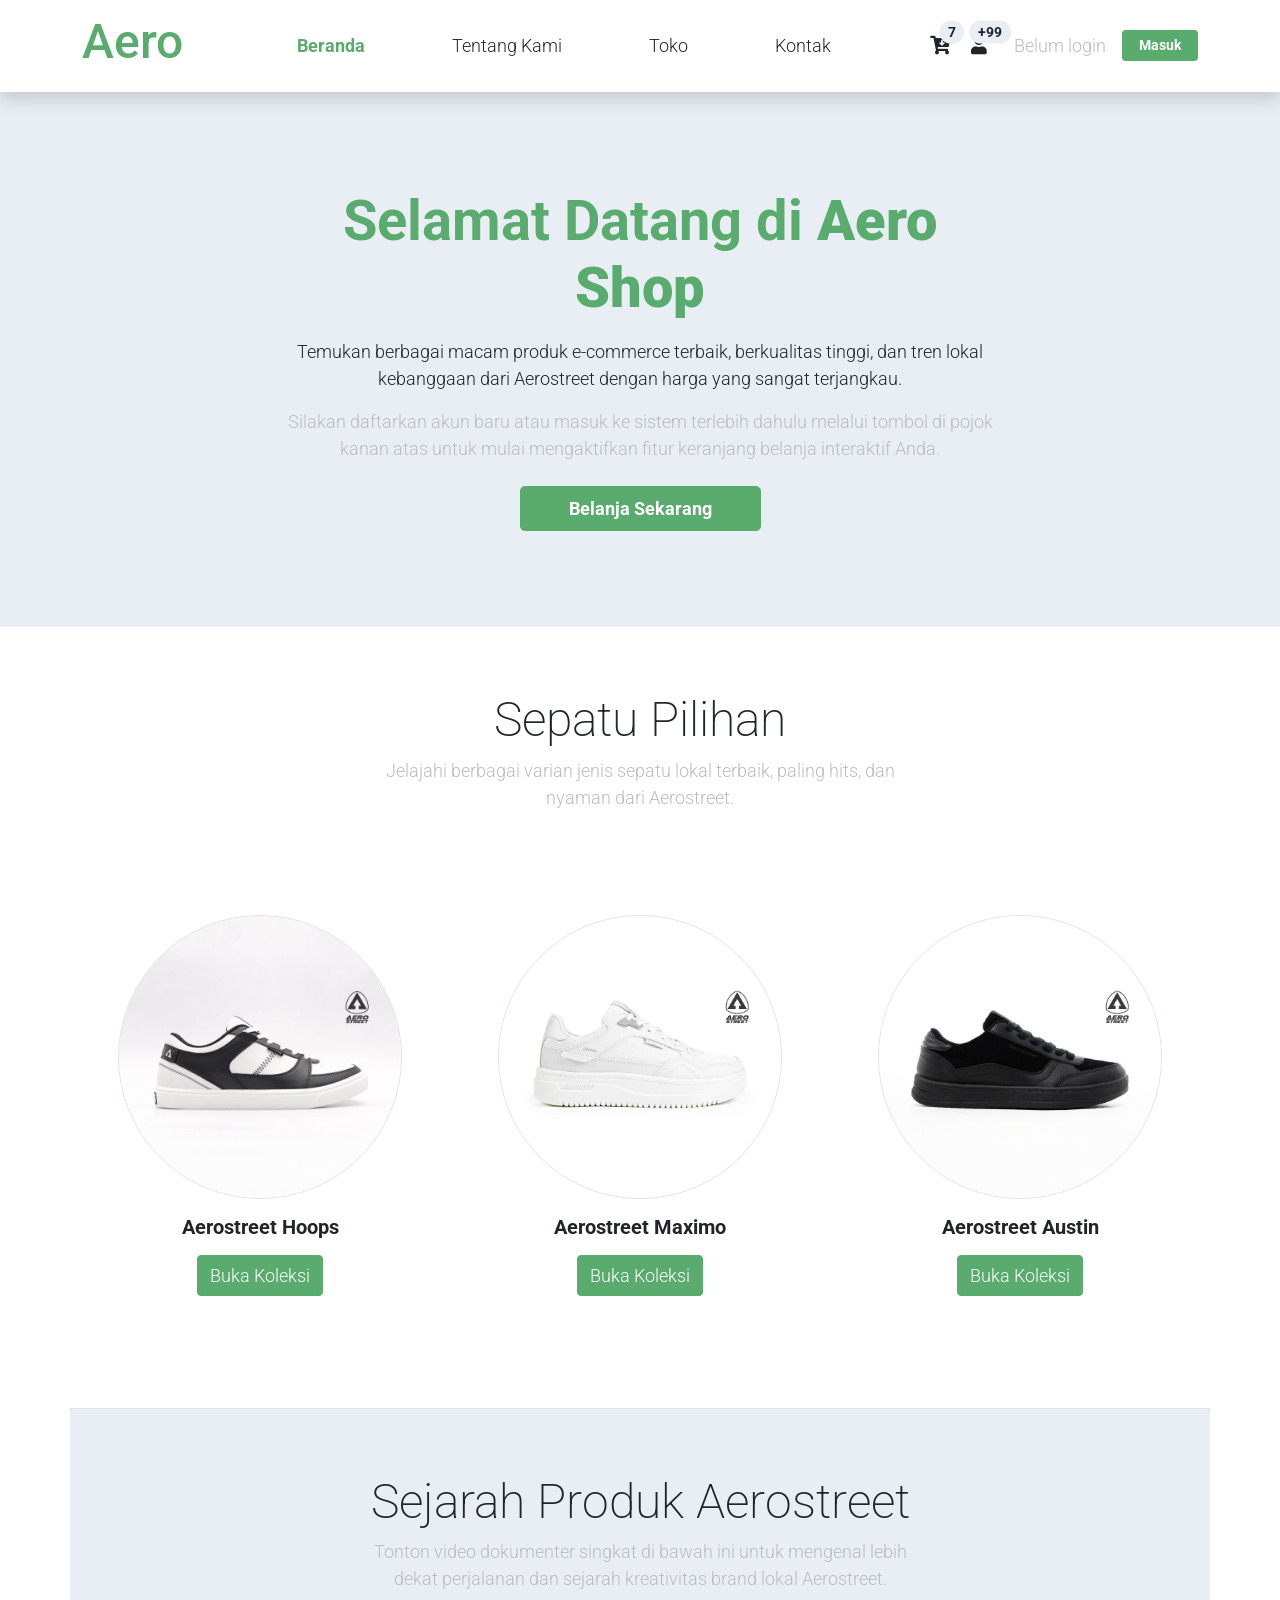
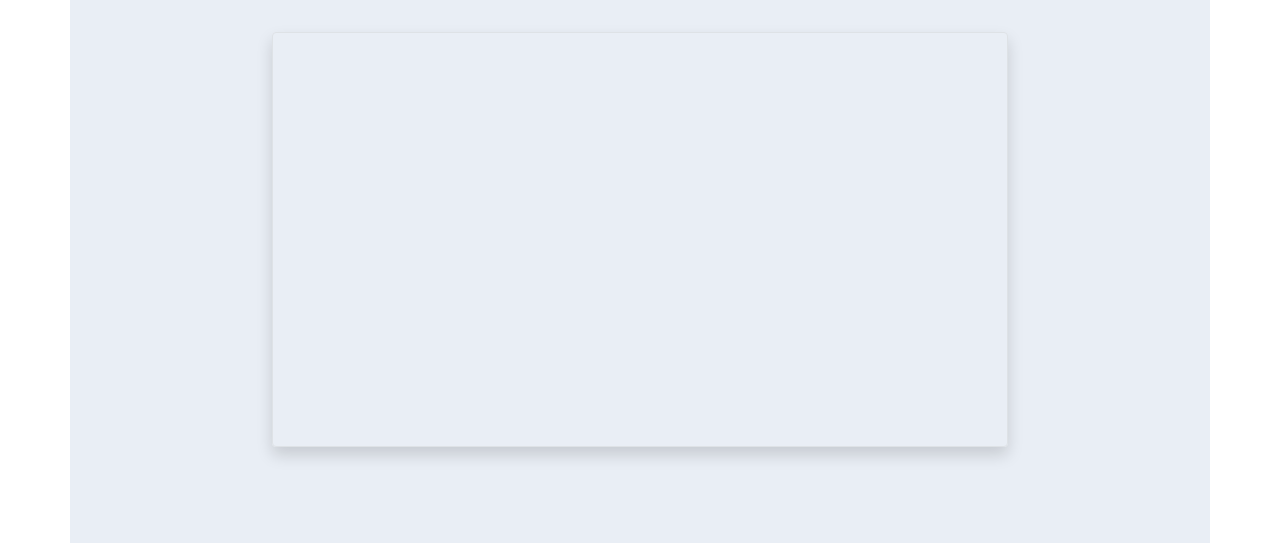
==== index.html @ 5dc666b5 "Update index.html" ====
<!DOCTYPE html>
<html lang="id">
<head>
    <meta charset="utf-8">
    <meta name="viewport" content="width=device-width, initial-scale=1">
    <title>Aero Shop | Produk Populer Aerostreet Terbaik</title>
    
    <!-- Menghubungkan ke Gaya CSS Bawaan Template -->
    <link rel="stylesheet" href="assets/css/bootstrap.min.css">
    <link rel="stylesheet" href="assets/css/templatemo.css">
    <link rel="stylesheet" href="assets/css/custom.css">
    
    <!-- Menghubungkan ke Font dan Ikon -->
    <link rel="stylesheet" href="https://fonts.googleapis.com/css2?family=Roboto:wght@100;200;300;400;500;700;900&display=swap">
    <link rel="stylesheet" href="assets/css/fontawesome.min.css">
</head>
<body>

    <!-- Bagian Menu Navigasi Atas (Navbar) -->
    <nav class="navbar navbar-expand-lg navbar-light shadow">
        <div class="container d-flex justify-content-between align-items-center">
            
            <!-- Nama Toko: Aero Shop -->
            <a class="navbar-brand text-success logo h1 align-self-center" href="index.html">
                Aero
            </a>

            <button class="navbar-toggler border-0" type="button" data-bs-toggle="collapse" data-bs-target="#templatemo_main_nav" aria-controls="navbarSupportedContent" aria-expanded="false" aria-label="Toggle navigation">
                <span class="navbar-toggler-icon"></span>
            </button>

            <!-- Menu Navigasi Bahasa Indonesia -->
            <div class="align-self-center collapse navbar-collapse flex-fill d-lg-flex justify-content-lg-between" id="templatemo_main_nav">
                <div class="flex-fill">
                    <ul class="nav navbar-nav d-flex justify-content-between mx-lg-auto">
                        <li class="nav-item">
                            <a class="nav-link active fw-bold text-success" href="index.html">Beranda</a>
                        </li>
                        <li class="nav-item">
                            <a class="nav-link" href="#sejarah-produk">Tentang Kami</a>
                        </li>
                        <li class="nav-item">
                            <a class="nav-link" href="#sepatu-pilihan">Toko</a>
                        </li>
                        <li class="nav-item">
                            <a class="nav-link" href="#sejarah-produk">Kontak</a>
                        </li>
                    </ul>
                </div>
                
                <!-- Bagian Fitur Keranjang, Profil, dan Autentikasi Masuk/Keluar LKPD -->
                <div class="navbar align-self-center d-flex align-items-center">
                    <a class="nav-icon position-relative text-decoration-none me-3" href="#">
                        <i class="fa fa-fw fa-cart-arrow-down text-dark mr-1"></i>
                        <span class="position-absolute top-0 left-100 translate-middle badge rounded-pill bg-light text-dark">7</span>
                    </a>
                    <a class="nav-icon position-relative text-decoration-none me-4" href="#">
                        <i class="fa fa-fw fa-user text-dark mr-1"></i>
                        <span class="position-absolute top-0 left-100 translate-middle badge rounded-pill bg-light text-dark">+99</span>
                    </a>
                    
                    <!-- AREA STATUS LOG IN -->
                    <span id="userInfo" class="me-3 text-muted">Belum login</span>
                    <div id="authArea" class="d-inline">
                        <button onclick="goLogin()" class="btn btn-sm btn-success text-white fw-bold px-3">Masuk</button>
                    </div>
                </div>
            </div>

        </div>
    </nav>
    <!-- Akhir Menu Navigasi -->

    <!-- Bagian Banner Selamat Datang Utama -->
    <div class="container-fluid bg-light py-5">
        <div class="container py-5 text-center">
            <div class="row">
                <div class="col-lg-8 mx-auto">
                    <h1 class="display-4 text-success fw-bold">Selamat Datang di <b>Aero Shop</b></h1>
                    <p class="lead text-dark mt-3">
                        Temukan berbagai macam produk e-commerce terbaik, berkualitas tinggi, dan tren lokal kebanggaan dari Aerostreet dengan harga yang sangat terjangkau.
                    </p>
                    <p class="text-muted small">
                        Silakan daftarkan akun baru atau masuk ke sistem terlebih dahulu melalui tombol di pojok kanan atas untuk mulai mengaktifkan fitur keranjang belanja interaktif Anda.
                    </p>
                    <div class="mt-4">
                        <!-- Tombol langsung lompat ke id="sepatu-pilihan" di bawah, tombol lama sudah dihapus -->
                        <a href="#sepatu-pilihan" class="btn btn-success btn-lg px-5 text-white fw-bold">Belanja Sekarang</a>
                    </div>
                </div>
            </div>
        </div>
    </div>
    <!-- Akhir Banner Selamat Datang -->


    <!-- Bagian Kategori "Sepatu Pilihan" Aerostreet -->
    <section id="sepatu-pilihan" class="container py-5">
        <div class="row text-center pt-3">
            <div class="col-lg-6 m-auto">
                <h2 class="h1 fw-bold">Sepatu Pilihan</h2>
                <p class="text-muted">Jelajahi berbagai varian jenis sepatu lokal terbaik, paling hits, dan nyaman dari Aerostreet.</p>
            </div>
        </div>
        <div class="row justify-content-center mt-4">
            <!-- Jenis 1: Aerostreet Hoops -->
            <div class="col-12 col-md-4 p-5 mt-3 text-center">
                <a href="#"><img src="assets/img/hoops.jfif" class="rounded-circle img-fluid border"></a>
                <h5 class="text-center mt-3 mb-3 fw-bold">Aerostreet Hoops</h5>
                <!-- Ganti LINK_SHOPEE_DI_SINI dengan link produk tokomu -->
                <p><a href="https://id.shp.ee/HwNWhZRr" target="_blank" class="btn btn-success text-white">Buka Koleksi</a></p>
            </div>
            <!-- Jenis 2: Aerostreet Maximo -->
            <div class="col-12 col-md-4 p-5 mt-3 text-center">
                <a href="#"><img src="assets/img/maximos.jfif" class="rounded-circle img-fluid border"></a>
                <h2 class="h5 text-center mt-3 mb-3 fw-bold">Aerostreet Maximo</h2>
                <!-- Ganti LINK_SHOPEE_DI_SINI dengan link produk tokomu -->
                <p><a href="https://id.shp.ee/4aFLpAqz" target="_blank" class="btn btn-success text-white">Buka Koleksi</a></p>
            </div>
            <!-- Jenis 3: Aerostreet Austin -->
            <div class="col-12 col-md-4 p-5 mt-3 text-center">
                <a href="#"><img src="assets/img/maximo.jfif" class="rounded-circle img-fluid border"></a>
                <h2 class="h5 text-center mt-3 mb-3 fw-bold">Aerostreet Austin</h2>
                <!-- Ganti LINK_SHOPEE_DI_SINI dengan link produk tokomu -->
                <p><a href="https://id.shp.ee/EeGRcyRu" target="_blank" class="btn btn-success text-white">Buka Koleksi</a></p>
            </div>
        </div>
    </section>


    <!-- ==========================================================================
       LKPD POIN NOMOR 12 - VIDEO YOUTUBE DENGAN LINK REKOMENDASI KAMU
       ========================================================================== -->
    <section id="sejarah-produk" class="container py-5 text-center bg-light border-top">
        <div class="row pt-3">
            <div class="col-lg-6 m-auto">
                <h2 class="h1 fw-bold text-dark">Sejarah Produk Aerostreet</h2>
                <p class="text-muted">Tonton video dokumenter singkat di bawah ini untuk mengenal lebih dekat perjalanan dan sejarah kreativitas brand lokal Aerostreet.</p>
            </div>
        </div>
        <div class="row justify-content-center mt-4 mb-5">
            <div class="col-lg-8">
                <div class="ratio ratio-16x9 shadow border rounded">
                    <!-- Embed Video YouTube UebLWJS6nHA -->
                    <iframe src="https://www.youtube.com/embed/UebLWJS6nHA" title="YouTube video player" frameborder="0" allow="accelerometer; autoplay; clipboard-write; encrypted-media; gyroscope; picture-in-picture" allowfullscreen></iframe>
                </div>
            </div>
        </div>
    </section>
    <!-- Akhir Bagian Video YouTube LKPD -->


    <!-- Menghubungkan ke file JavaScript welcome.js -->
    <script src="login/js/welcome.js"></script>
    
    <!-- Script Bawaan Bootstrap Template -->
    <script src="assets/js/jquery-1.11.0.min.js"></script>
    <script src="assets/js/jquery-migrate-1.2.1.min.js"></script>
    <script src="assets/js/bootstrap.bundle.min.js"></script>
    <script src="assets/js/templatemo.js"></script>
    <script src="assets/js/custom.js"></script>
</body>
</html>
---- assets/css/templatemo.css ----
/*

TemplateMo 559 Zay Shop

https://templatemo.com/tm-559-zay-shop

---------------------------------------------
Table of contents
------------------------------------------------
1. Typography
2. General
3. Nav
4. Hero Carousel
5. Accordion
6. Shop
7. Product
8. Carousel Hero
9. Carousel Brand
10. Services
11. Contact map
12. Footer
13. Small devices (landscape phones, 576px and up)
14. Medium devices (tablets, 768px and up)
15. Large devices (desktops, 992px and up)
16. Extra large devices (large desktops, 1200px and up)
--------------------------------------------- */




/* Typography */
body, ul, li, p, a, label, input, div {
  font-family: 'Roboto', sans-serif;
  font-size: 18px !important;
  font-weight: 300 !important;
}
.h1 {
  font-family: 'Roboto', sans-serif;
  font-size: 48px !important;
  font-weight: 200 !important;
}
.h2 {
  font-family: 'Roboto', sans-serif;
  font-size: 30px !important;
  font-weight: 300;
}
.h3 {
  font-family: 'Roboto', sans-serif;
  font-size: 22px !important;
}
/* General */
.logo { font-weight: 500 !important;}
.text-warning {  color: #ede861 !important;}
.text-muted { color: #bcbcbc !important;}
.text-success { color: #59ab6e !important;}
.text-light { color: #cfd6e1 !important;}
.bg-dark { background-color: #212934 !important;}
.bg-light { background-color: #e9eef5 !important;}
.bg-black { background-color: #1d242d !important;}
.bg-success { background-color: #59ab6e !important;}
.btn-success {
  background-color: #59ab6e !important;
  border-color: #56ae6c !important;
}
.pagination .page-link:hover {color: #000;}
.pagination .page-link:hover, .pagination .page-link.active {
  background-color: #69bb7e;
  color: #fff;
}
/* Nav */
#templatemo_nav_top { min-height: 40px;}
#templatemo_nav_top * { font-size: .9em !important;}
#templatemo_main_nav a { color: #212934;}
#templatemo_main_nav a:hover { color: #69bb7e;}
#templatemo_main_nav .navbar .nav-icon { margin-right: 20px;}

/* Hero Carousel */
#template-mo-zay-hero-carousel { background: #efefef !important;}
/* Accordion */
.templatemo-accordion a { color: #000;}
.templatemo-accordion a:hover { color: #333d4a;}
/* Shop */
.shop-top-menu a:hover { color: #69bb7e !important;}
/* Product */
.product-wap { box-shadow: 0px 5px 10px 0px rgba(0, 0, 0, 0.10);}
.product-wap .product-color-dot.color-dot-red { background:#f71515;}
.product-wap .product-color-dot.color-dot-blue { background:#6db4fe;}
.product-wap .product-color-dot.color-dot-black { background:#000000;}
.product-wap .product-color-dot.color-dot-light { background:#e0e0e0;}
.product-wap .product-color-dot.color-dot-green { background:#0bff7e;}
.card.product-wap .card .product-overlay {
  background: rgba(0,0,0,.2);
  visibility: hidden;
  opacity: 0;
  transition: .3s;
}
.card.product-wap:hover .card .product-overlay {
  visibility: visible;
  opacity: 1;
}
.card.product-wap a { color: #000;}
#carousel-related-product .slick-slide:focus { outline: none !important;}
#carousel-related-product .slick-dots li button:before {
  font-size: 15px;
  margin-top: 20px;
}
/* Brand */
.brand-img {
  filter: grayscale(100%);
  opacity: 0.5;
  transition: .5s;
}
.brand-img:hover {
  filter: grayscale(0%);
  opacity: 1;
}
/* Carousel Hero */
#template-mo-zay-hero-carousel .carousel-indicators li {
  margin-top: -50px;
  background-color: #59ab6e;
}
#template-mo-zay-hero-carousel .carousel-control-next i,
#template-mo-zay-hero-carousel .carousel-control-prev i {
  color: #59ab6e !important;
  font-size: 2.8em !important;
}
/* Carousel Brand */
.tempaltemo-carousel .h1 {
  font-size: .5em !important;
  color: #000 !important;
}
/* Services */
.services-icon-wap {transition: .3s;}
.services-icon-wap:hover, .services-icon-wap:hover i {color: #fff;}
.services-icon-wap:hover {background: #69bb7e;}
/* Contact map */
.leaflet-control a, .leaflet-control { font-size: 10px !important;}
.form-control { border: 1px solid #e8e8e8;}
/* Footer */
#tempaltemo_footer a { color: #dcdde1;}
#tempaltemo_footer a:hover { color: #68bb7d;}
#tempaltemo_footer ul.footer-link-list li { padding-top: 10px;}
#tempaltemo_footer ul.footer-icons li {
  width: 2.6em;
  height: 2.6em;
  line-height: 2.6em;
}
#tempaltemo_footer ul.footer-icons li:hover {
  background-color: #cfd6e1;
  transition: .5s;
}
#tempaltemo_footer ul.footer-icons li:hover i {
  color: #212934;
  transition: .5s;
}
#tempaltemo_footer .border-light { border-color: #2d343f !important;}
/*
// Extra small devices (portrait phones, less than 576px)
// No media query since this is the default in Bootstrap
*/
/* Small devices (landscape phones, 576px and up)*/
.product-wap .h3, .product-wap li, .product-wap i, .product-wap p {
  font-size: 12px !important;
}
.product-wap .product-color-dot {
  width: 6px;
  height: 6px;
}

@media (min-width: 576px) {
  .tempaltemo-carousel .h1 { font-size: 1em !important;}
}

/*// Medium devices (tablets, 768px and up)*/
@media (min-width: 768px) {
  #templatemo_main_nav .navbar-nav {max-width: 450px;}
 }

/* Large devices (desktops, 992px and up)*/
@media (min-width: 992px) {
  #templatemo_main_nav .navbar-nav {max-width: 550px;}
  #template-mo-zay-hero-carousel .carousel-item {min-height: 30rem !important;}
  .product-wap .h3, .product-wap li, .product-wap i, .product-wap p {font-size: 18px !important;}
  .product-wap .product-color-dot {
    width: 12px;
    height: 12px;
  }
}

/* Extra large devices (large desktops, 1200px and up)*/
@media (min-width: 1200px) {}
---- assets/css/custom.css ----
/*
Custom Css
*/
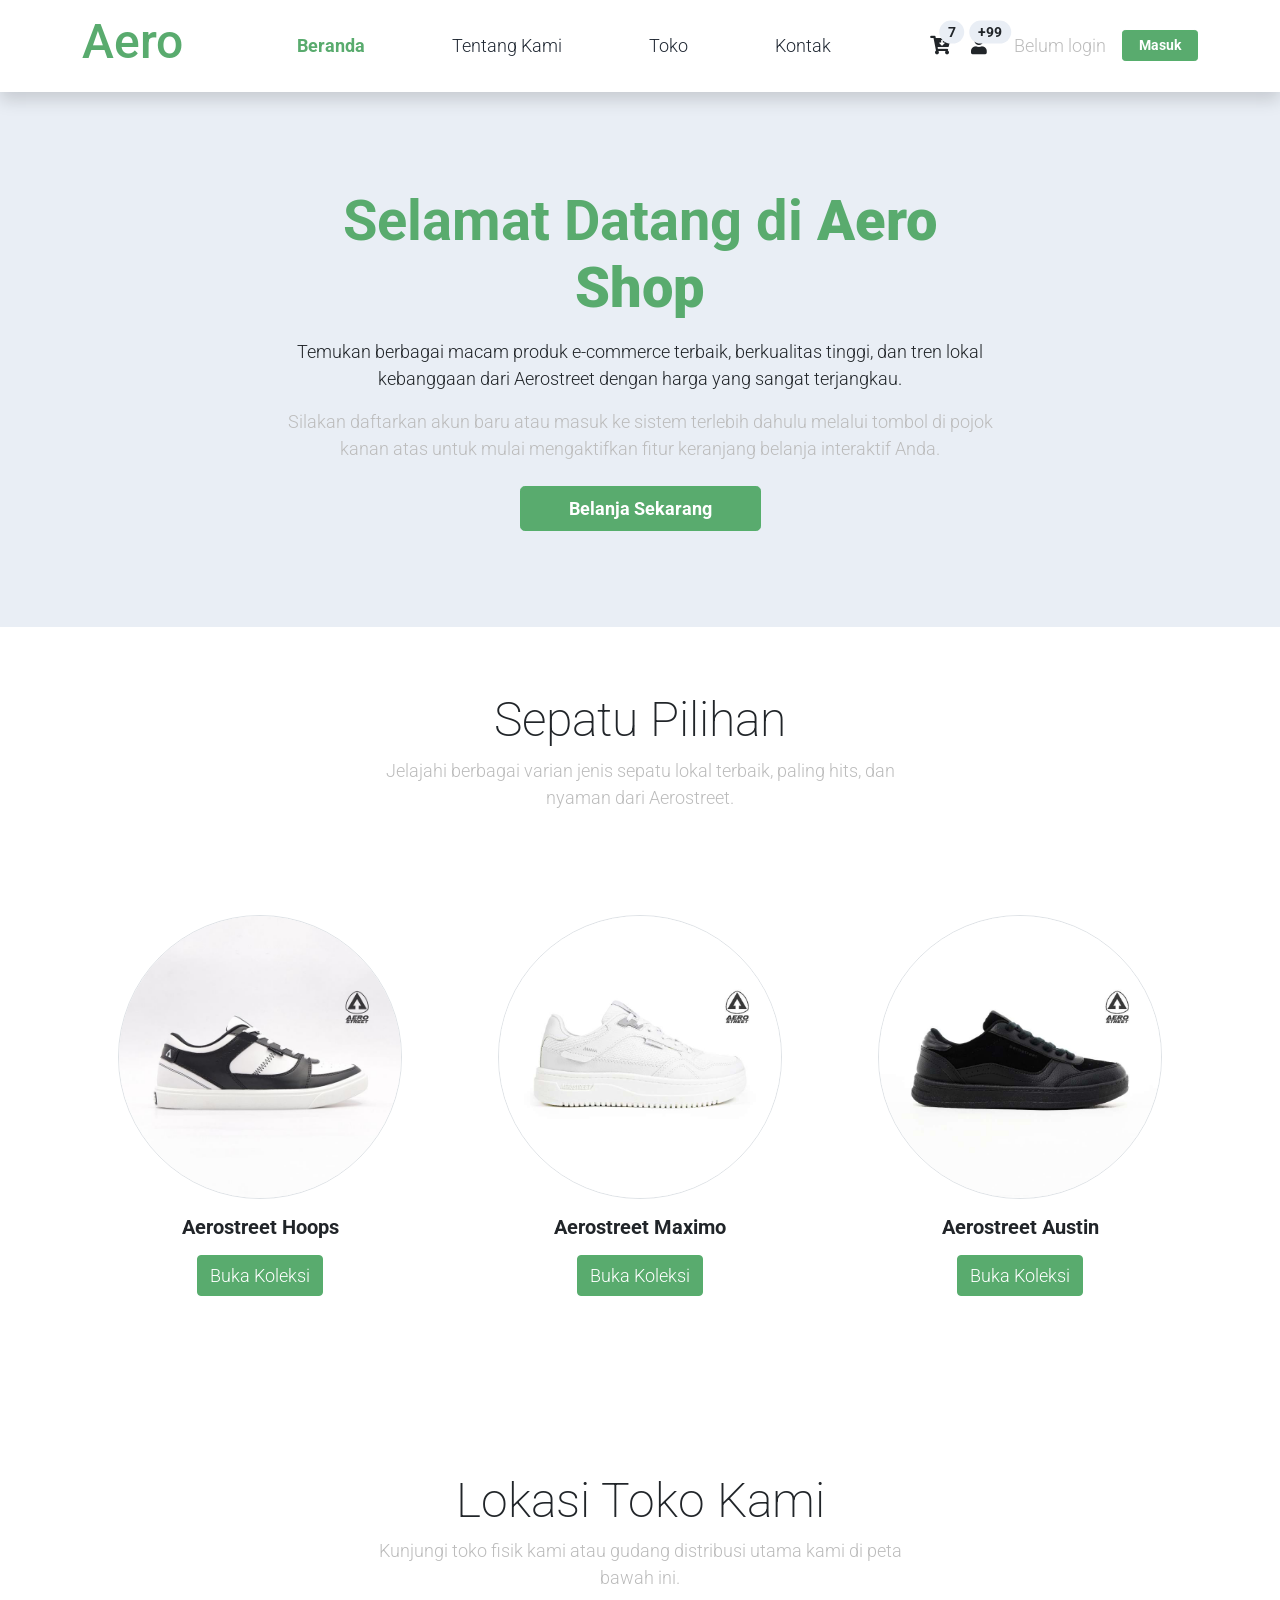
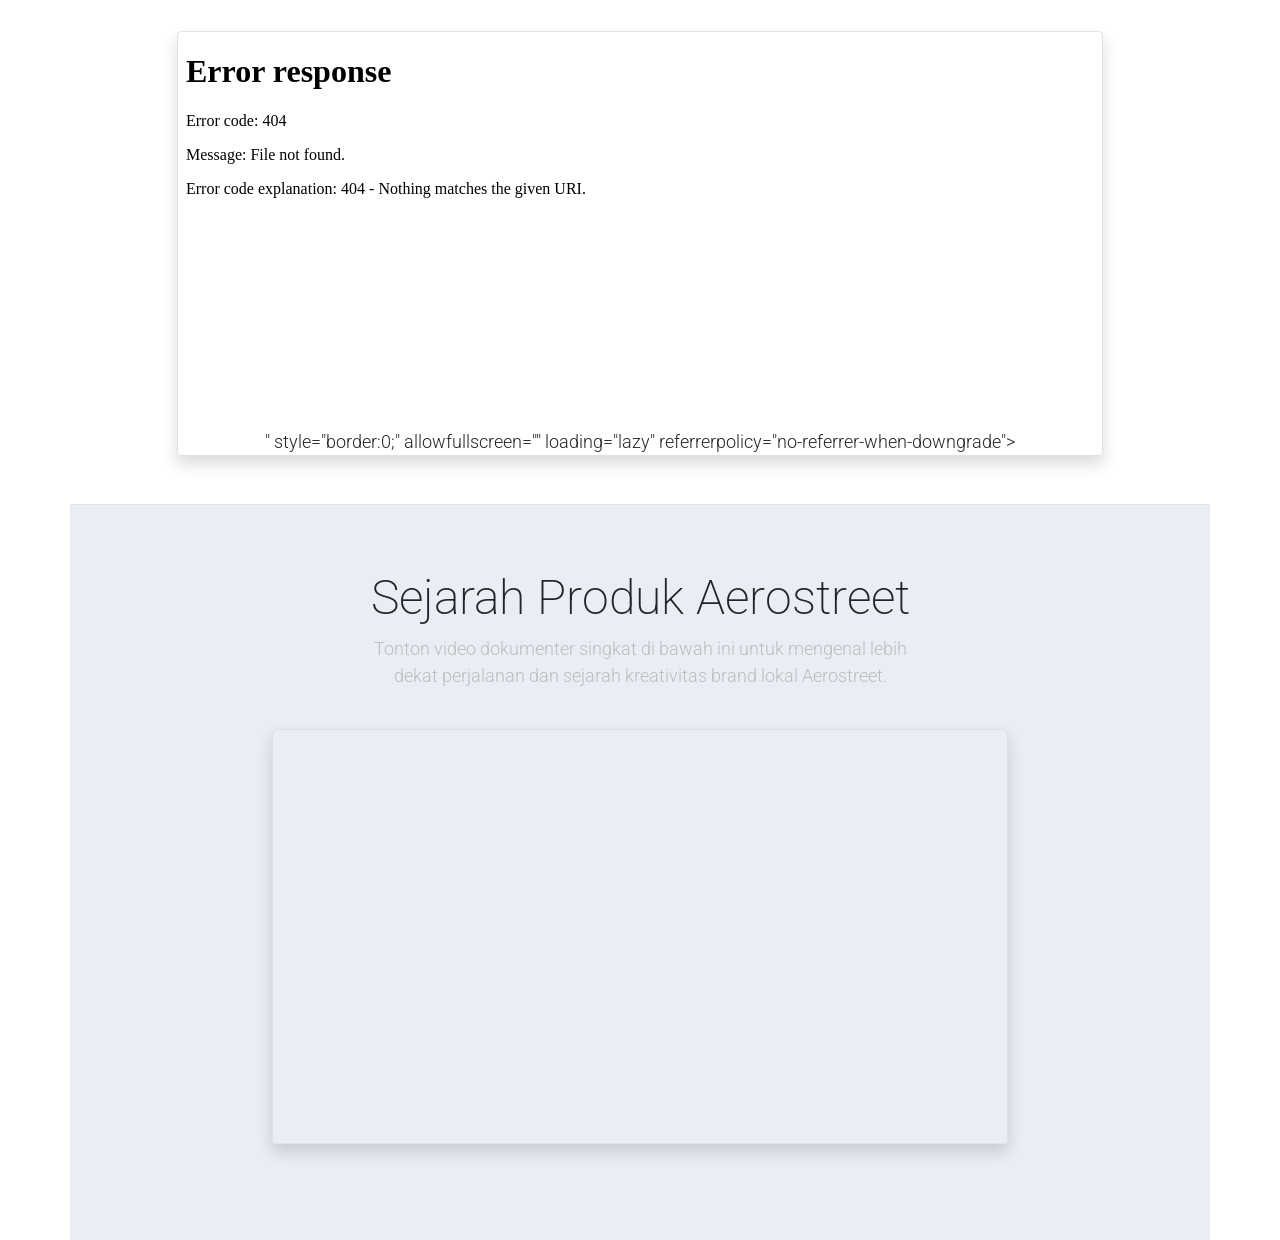
==== commit c8959896: "peta" ====
--- a/index.html
+++ b/index.html
@@ -127,6 +127,24 @@
         </div>
     </section>
 
+    <!-- Bagian Lokasi Toko / Google Maps -->
+    <section id="lokasi-toko" class="container py-5 text-center">
+        <div class="row pt-3">
+            <div class="col-lg-6 m-auto">
+                <h2 class="h1 fw-bold text-dark">Lokasi Toko Kami</h2>
+                <p class="text-muted">Kunjungi toko fisik kami atau gudang distribusi utama kami di peta bawah ini.</p>
+            </div>
+        </div>
+        <div class="row justify-content-center mt-4">
+            <div class="col-lg-10">
+                <!-- Wadah responsive agar maps pas di layar HP maupun laptop -->
+                <div class="ratio ratio-21x9 shadow border rounded">
+                    <!-- Paste atau ganti kode <iframe> Google Maps kamu di bawah ini -->
+                    <iframe src="<iframe src="https://www.google.com/maps/embed?pb=!1m18!1m12!1m3!1d3954.630557222622!2d110.7326133740467!3d-7.615117375282087!2m3!1f0!2f0!3f0!3m2!1i1024!2i768!4f13.1!3m3!1m2!1s0x2e7a3f001050ba35%3A0xe16b58fb05037986!2sAerostreet%20Factory%20Outlet!5e0!3m2!1sid!2sid!4v1781440355956!5m2!1sid!2sid" width="600" height="450" style="border:0;" allowfullscreen="" loading="lazy" referrerpolicy="no-referrer-when-downgrade"></iframe>" style="border:0;" allowfullscreen="" loading="lazy" referrerpolicy="no-referrer-when-downgrade"></iframe>
+                </div>
+            </div>
+        </div>
+    </section>
 
     <!-- ==========================================================================
        LKPD POIN NOMOR 12 - VIDEO YOUTUBE DENGAN LINK REKOMENDASI KAMU
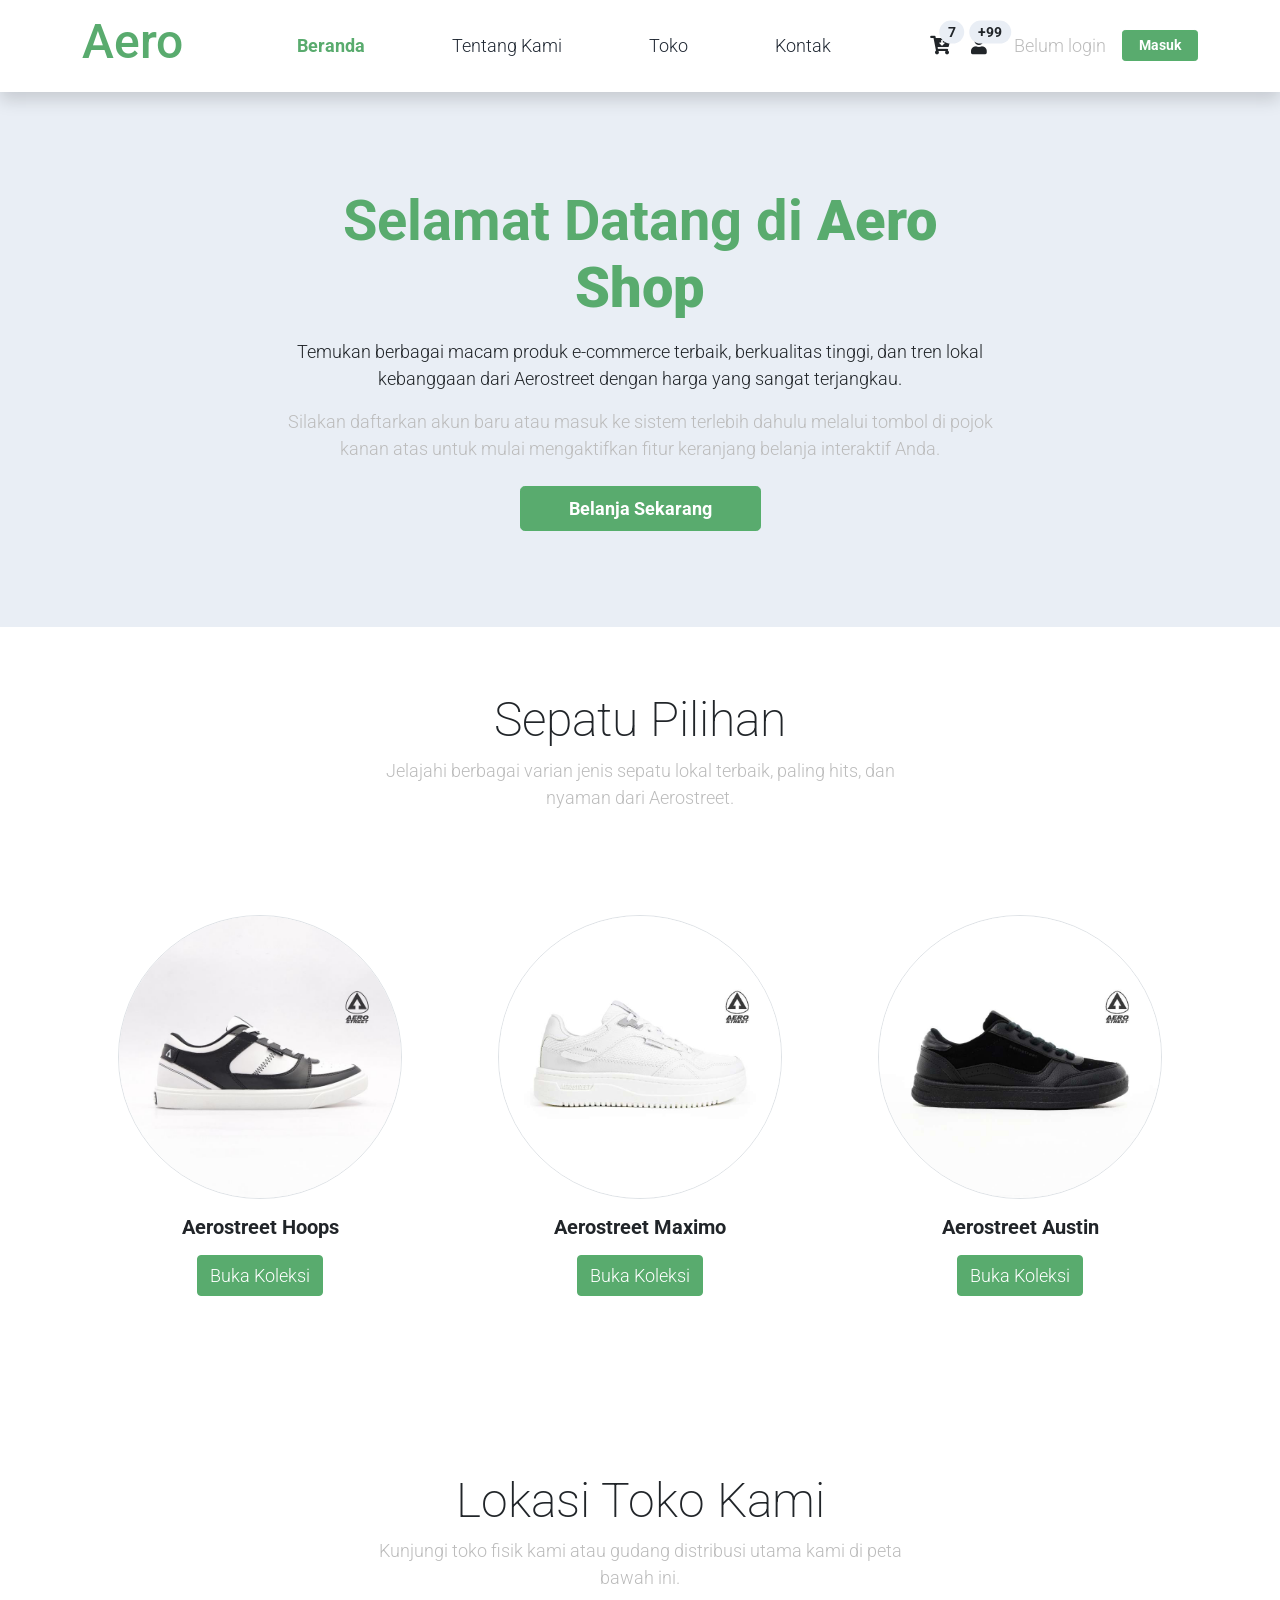
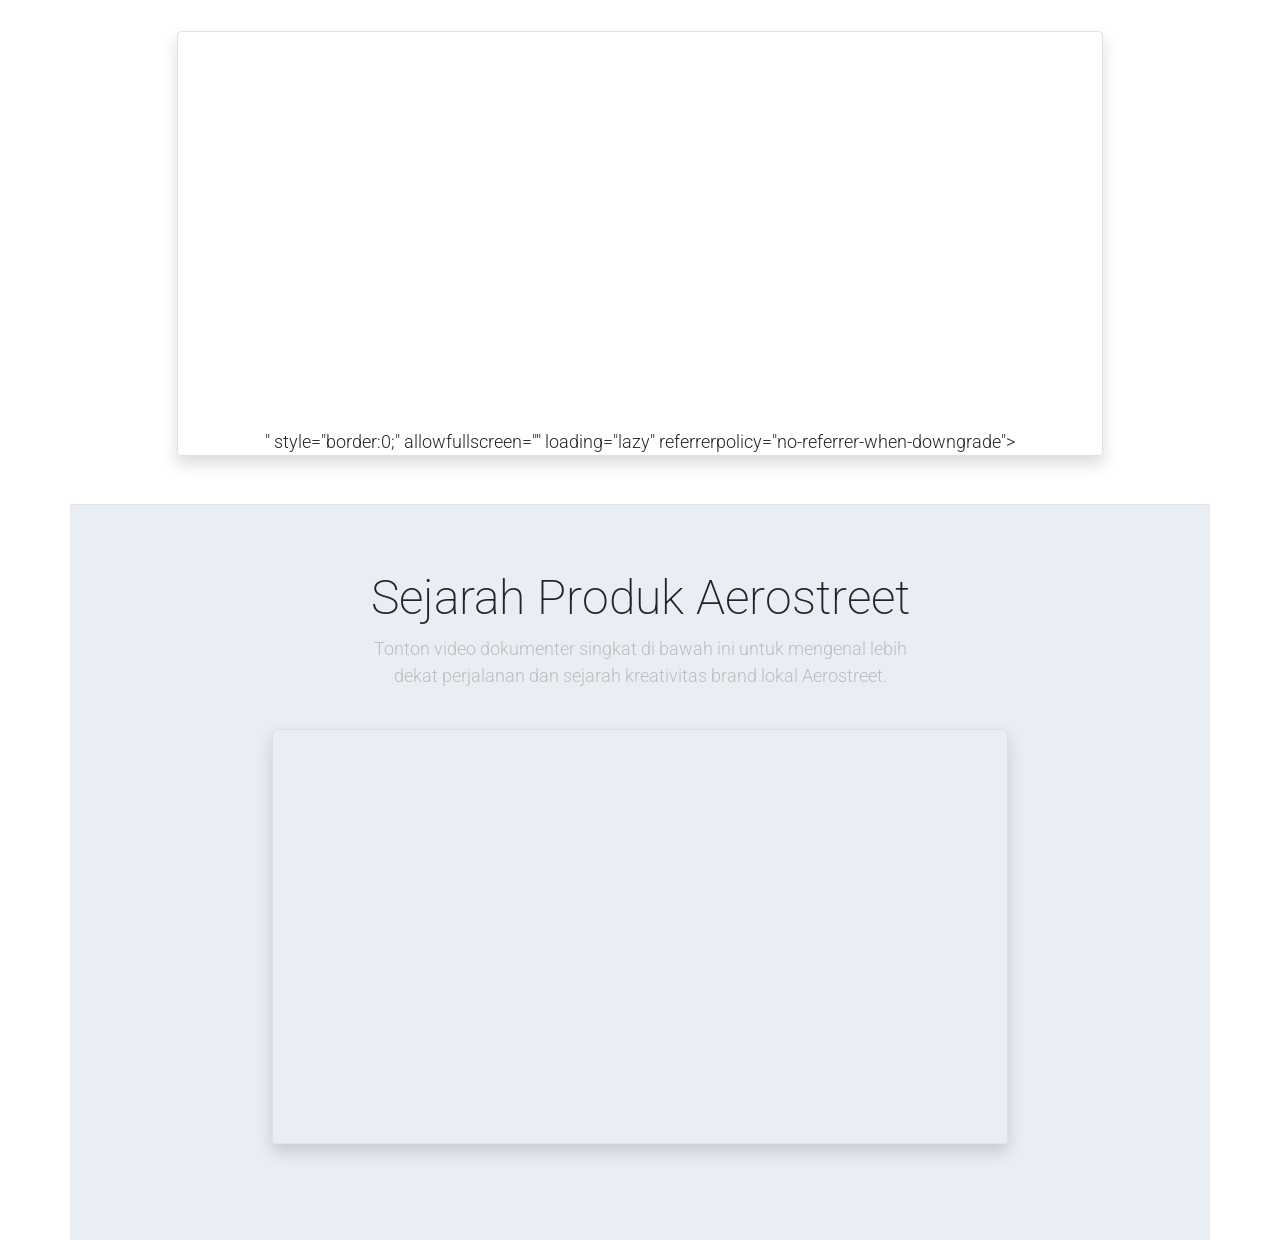
==== commit 9a3fb3b9: "Update index.html" ====
--- a/index.html
+++ b/index.html
@@ -140,7 +140,7 @@
                 <!-- Wadah responsive agar maps pas di layar HP maupun laptop -->
                 <div class="ratio ratio-21x9 shadow border rounded">
                     <!-- Paste atau ganti kode <iframe> Google Maps kamu di bawah ini -->
-                    <iframe src="<iframe src="https://www.google.com/maps/embed?pb=!1m18!1m12!1m3!1d3954.630557222622!2d110.7326133740467!3d-7.615117375282087!2m3!1f0!2f0!3f0!3m2!1i1024!2i768!4f13.1!3m3!1m2!1s0x2e7a3f001050ba35%3A0xe16b58fb05037986!2sAerostreet%20Factory%20Outlet!5e0!3m2!1sid!2sid!4v1781440355956!5m2!1sid!2sid" width="600" height="450" style="border:0;" allowfullscreen="" loading="lazy" referrerpolicy="no-referrer-when-downgrade"></iframe>" style="border:0;" allowfullscreen="" loading="lazy" referrerpolicy="no-referrer-when-downgrade"></iframe>
+                    <iframe src="https://www.google.com/maps/embed?pb=!1m18!1m12!1m3!1d3954.630557222622!2d110.7326133740467!3d-7.615117375282087!2m3!1f0!2f0!3f0!3m2!1i1024!2i768!4f13.1!3m3!1m2!1s0x2e7a3f001050ba35%3A0xe16b58fb05037986!2sAerostreet%20Factory%20Outlet!5e0!3m2!1sid!2sid!4v1781440355956!5m2!1sid!2sid" width="600" height="450" style="border:0;" allowfullscreen="" loading="lazy" referrerpolicy="no-referrer-when-downgrade"></iframe>" style="border:0;" allowfullscreen="" loading="lazy" referrerpolicy="no-referrer-when-downgrade"></iframe>
                 </div>
             </div>
         </div>
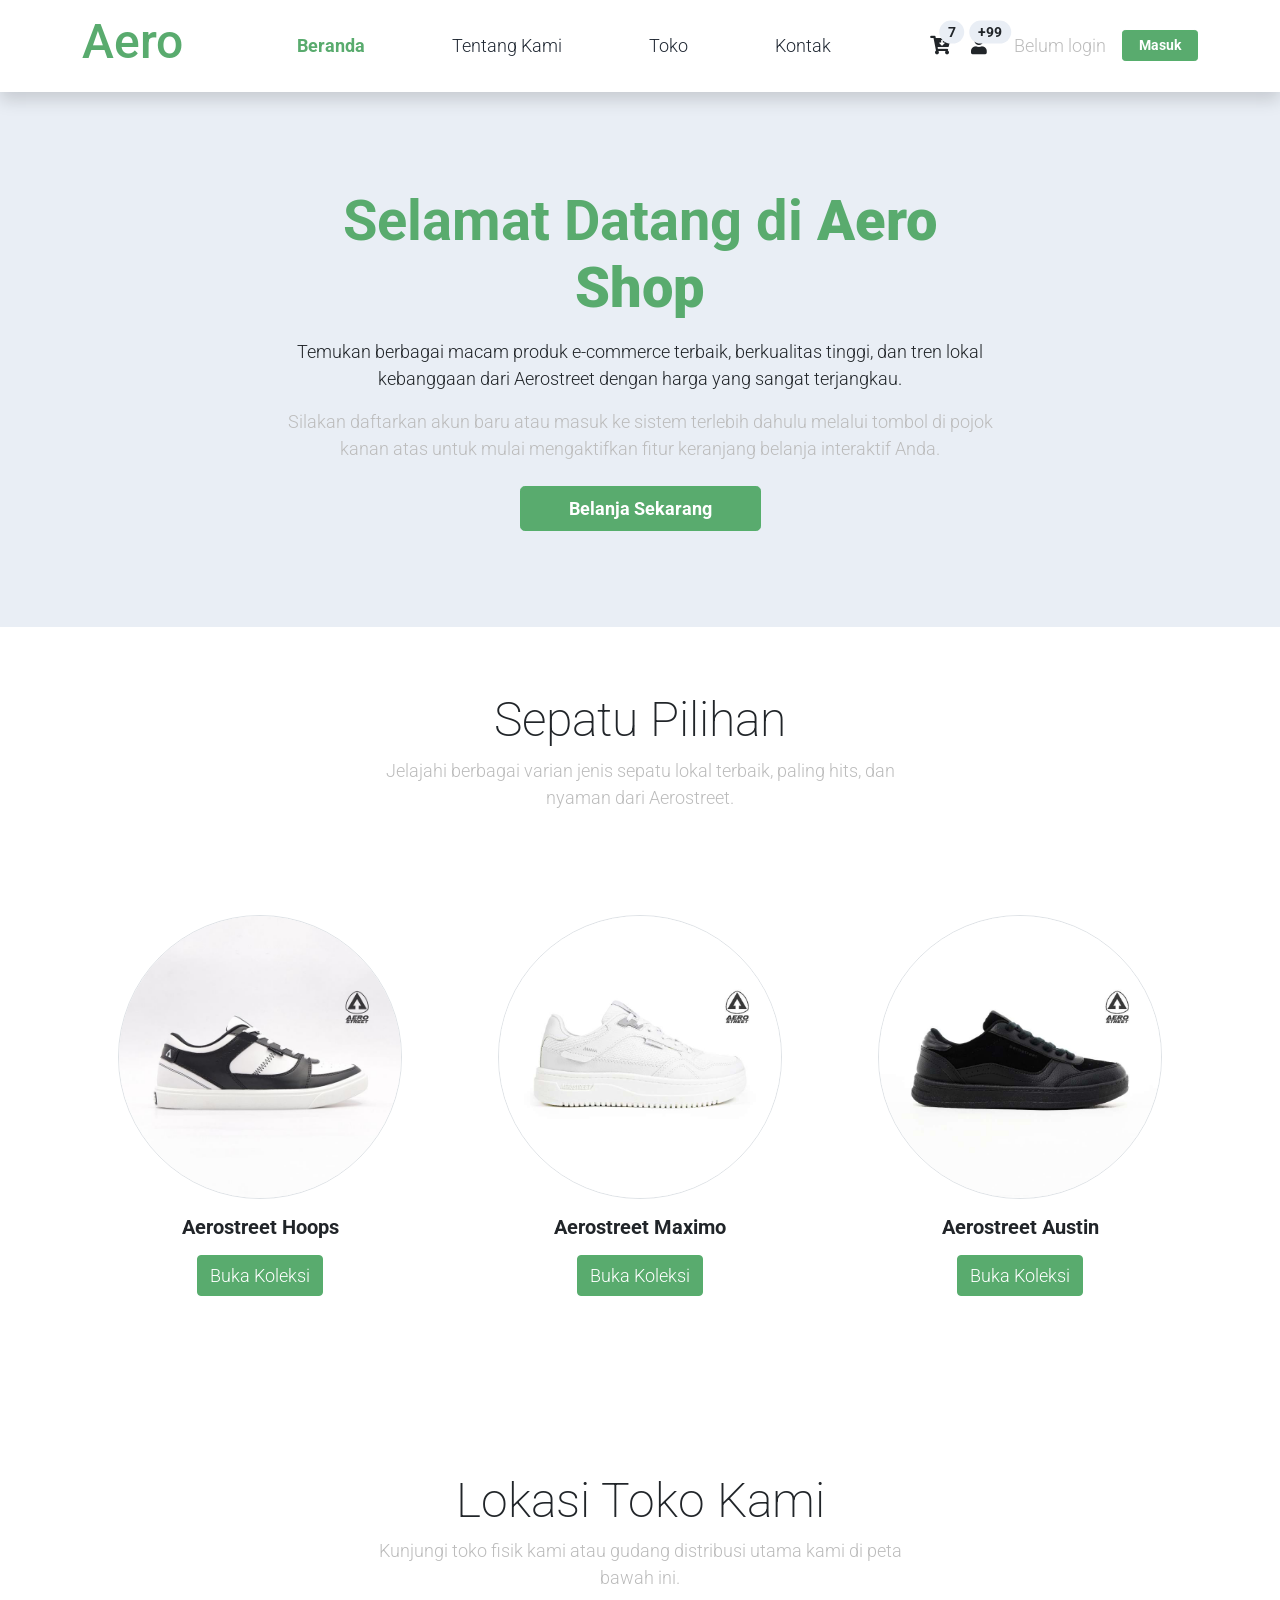
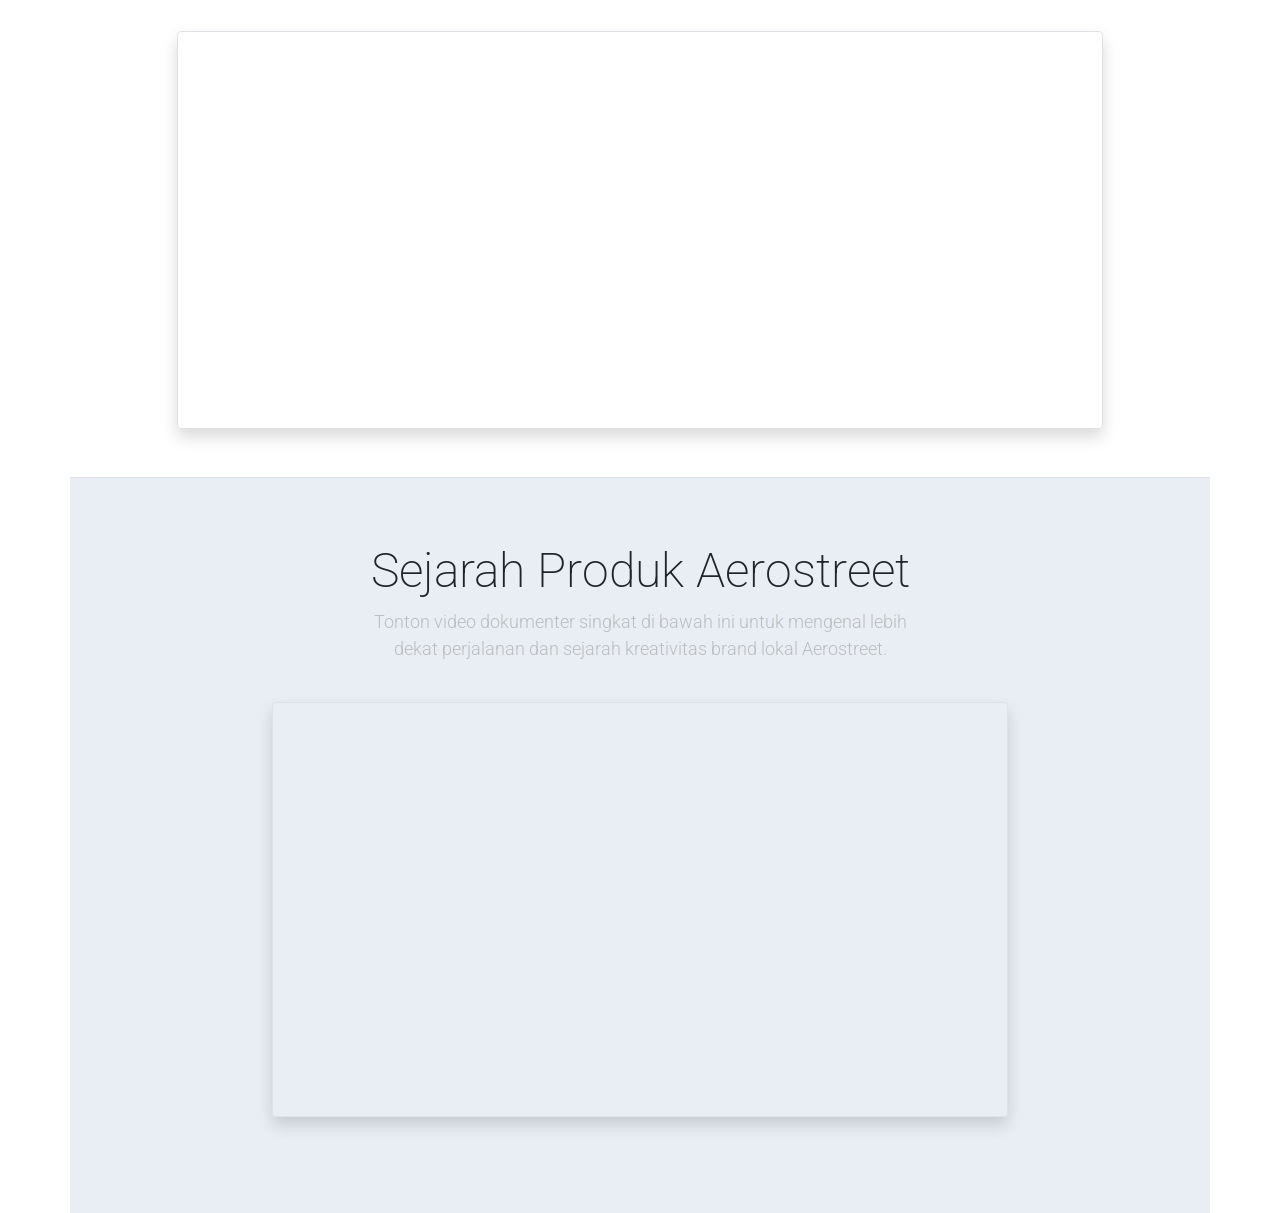
==== commit f198ac33: "Update index.html" ====
--- a/index.html
+++ b/index.html
@@ -5,22 +5,18 @@
     <meta name="viewport" content="width=device-width, initial-scale=1">
     <title>Aero Shop | Produk Populer Aerostreet Terbaik</title>
     
-    <!-- Menghubungkan ke Gaya CSS Bawaan Template -->
     <link rel="stylesheet" href="assets/css/bootstrap.min.css">
     <link rel="stylesheet" href="assets/css/templatemo.css">
     <link rel="stylesheet" href="assets/css/custom.css">
     
-    <!-- Menghubungkan ke Font dan Ikon -->
     <link rel="stylesheet" href="https://fonts.googleapis.com/css2?family=Roboto:wght@100;200;300;400;500;700;900&display=swap">
     <link rel="stylesheet" href="assets/css/fontawesome.min.css">
 </head>
 <body>
 
-    <!-- Bagian Menu Navigasi Atas (Navbar) -->
     <nav class="navbar navbar-expand-lg navbar-light shadow">
         <div class="container d-flex justify-content-between align-items-center">
             
-            <!-- Nama Toko: Aero Shop -->
             <a class="navbar-brand text-success logo h1 align-self-center" href="index.html">
                 Aero
             </a>
@@ -29,7 +25,6 @@
                 <span class="navbar-toggler-icon"></span>
             </button>
 
-            <!-- Menu Navigasi Bahasa Indonesia -->
             <div class="align-self-center collapse navbar-collapse flex-fill d-lg-flex justify-content-lg-between" id="templatemo_main_nav">
                 <div class="flex-fill">
                     <ul class="nav navbar-nav d-flex justify-content-between mx-lg-auto">
@@ -48,7 +43,6 @@
                     </ul>
                 </div>
                 
-                <!-- Bagian Fitur Keranjang, Profil, dan Autentikasi Masuk/Keluar LKPD -->
                 <div class="navbar align-self-center d-flex align-items-center">
                     <a class="nav-icon position-relative text-decoration-none me-3" href="#">
                         <i class="fa fa-fw fa-cart-arrow-down text-dark mr-1"></i>
@@ -59,7 +53,6 @@
                         <span class="position-absolute top-0 left-100 translate-middle badge rounded-pill bg-light text-dark">+99</span>
                     </a>
                     
-                    <!-- AREA STATUS LOG IN -->
                     <span id="userInfo" class="me-3 text-muted">Belum login</span>
                     <div id="authArea" class="d-inline">
                         <button onclick="goLogin()" class="btn btn-sm btn-success text-white fw-bold px-3">Masuk</button>
@@ -69,9 +62,6 @@
 
         </div>
     </nav>
-    <!-- Akhir Menu Navigasi -->
-
-    <!-- Bagian Banner Selamat Datang Utama -->
     <div class="container-fluid bg-light py-5">
         <div class="container py-5 text-center">
             <div class="row">
@@ -84,17 +74,12 @@
                         Silakan daftarkan akun baru atau masuk ke sistem terlebih dahulu melalui tombol di pojok kanan atas untuk mulai mengaktifkan fitur keranjang belanja interaktif Anda.
                     </p>
                     <div class="mt-4">
-                        <!-- Tombol langsung lompat ke id="sepatu-pilihan" di bawah, tombol lama sudah dihapus -->
                         <a href="#sepatu-pilihan" class="btn btn-success btn-lg px-5 text-white fw-bold">Belanja Sekarang</a>
                     </div>
                 </div>
             </div>
         </div>
     </div>
-    <!-- Akhir Banner Selamat Datang -->
-
-
-    <!-- Bagian Kategori "Sepatu Pilihan" Aerostreet -->
     <section id="sepatu-pilihan" class="container py-5">
         <div class="row text-center pt-3">
             <div class="col-lg-6 m-auto">
@@ -103,31 +88,24 @@
             </div>
         </div>
         <div class="row justify-content-center mt-4">
-            <!-- Jenis 1: Aerostreet Hoops -->
             <div class="col-12 col-md-4 p-5 mt-3 text-center">
                 <a href="#"><img src="assets/img/hoops.jfif" class="rounded-circle img-fluid border"></a>
                 <h5 class="text-center mt-3 mb-3 fw-bold">Aerostreet Hoops</h5>
-                <!-- Ganti LINK_SHOPEE_DI_SINI dengan link produk tokomu -->
                 <p><a href="https://id.shp.ee/HwNWhZRr" target="_blank" class="btn btn-success text-white">Buka Koleksi</a></p>
             </div>
-            <!-- Jenis 2: Aerostreet Maximo -->
             <div class="col-12 col-md-4 p-5 mt-3 text-center">
                 <a href="#"><img src="assets/img/maximos.jfif" class="rounded-circle img-fluid border"></a>
                 <h2 class="h5 text-center mt-3 mb-3 fw-bold">Aerostreet Maximo</h2>
-                <!-- Ganti LINK_SHOPEE_DI_SINI dengan link produk tokomu -->
                 <p><a href="https://id.shp.ee/4aFLpAqz" target="_blank" class="btn btn-success text-white">Buka Koleksi</a></p>
             </div>
-            <!-- Jenis 3: Aerostreet Austin -->
             <div class="col-12 col-md-4 p-5 mt-3 text-center">
                 <a href="#"><img src="assets/img/maximo.jfif" class="rounded-circle img-fluid border"></a>
                 <h2 class="h5 text-center mt-3 mb-3 fw-bold">Aerostreet Austin</h2>
-                <!-- Ganti LINK_SHOPEE_DI_SINI dengan link produk tokomu -->
                 <p><a href="https://id.shp.ee/EeGRcyRu" target="_blank" class="btn btn-success text-white">Buka Koleksi</a></p>
             </div>
         </div>
     </section>
 
-    <!-- Bagian Lokasi Toko / Google Maps -->
     <section id="lokasi-toko" class="container py-5 text-center">
         <div class="row pt-3">
             <div class="col-lg-6 m-auto">
@@ -137,18 +115,13 @@
         </div>
         <div class="row justify-content-center mt-4">
             <div class="col-lg-10">
-                <!-- Wadah responsive agar maps pas di layar HP maupun laptop -->
                 <div class="ratio ratio-21x9 shadow border rounded">
-                    <!-- Paste atau ganti kode <iframe> Google Maps kamu di bawah ini -->
-                    <iframe src="https://www.google.com/maps/embed?pb=!1m18!1m12!1m3!1d3954.630557222622!2d110.7326133740467!3d-7.615117375282087!2m3!1f0!2f0!3f0!3m2!1i1024!2i768!4f13.1!3m3!1m2!1s0x2e7a3f001050ba35%3A0xe16b58fb05037986!2sAerostreet%20Factory%20Outlet!5e0!3m2!1sid!2sid!4v1781440355956!5m2!1sid!2sid" width="600" height="450" style="border:0;" allowfullscreen="" loading="lazy" referrerpolicy="no-referrer-when-downgrade"></iframe>" style="border:0;" allowfullscreen="" loading="lazy" referrerpolicy="no-referrer-when-downgrade"></iframe>
+                    <iframe src="https://maps.google.com/maps?q=Aerostreet%20Indonesia&t=&z=13&ie=UTF-8&iwloc=&output=embed" style="border:0;" allowfullscreen="" loading="lazy" referrerpolicy="no-referrer-when-downgrade"></iframe>
                 </div>
             </div>
         </div>
     </section>
 
-    <!-- ==========================================================================
-       LKPD POIN NOMOR 12 - VIDEO YOUTUBE DENGAN LINK REKOMENDASI KAMU
-       ========================================================================== -->
     <section id="sejarah-produk" class="container py-5 text-center bg-light border-top">
         <div class="row pt-3">
             <div class="col-lg-6 m-auto">
@@ -159,19 +132,14 @@
         <div class="row justify-content-center mt-4 mb-5">
             <div class="col-lg-8">
                 <div class="ratio ratio-16x9 shadow border rounded">
-                    <!-- Embed Video YouTube UebLWJS6nHA -->
                     <iframe src="https://www.youtube.com/embed/UebLWJS6nHA" title="YouTube video player" frameborder="0" allow="accelerometer; autoplay; clipboard-write; encrypted-media; gyroscope; picture-in-picture" allowfullscreen></iframe>
                 </div>
             </div>
         </div>
     </section>
-    <!-- Akhir Bagian Video YouTube LKPD -->
 
-
-    <!-- Menghubungkan ke file JavaScript welcome.js -->
     <script src="login/js/welcome.js"></script>
     
-    <!-- Script Bawaan Bootstrap Template -->
     <script src="assets/js/jquery-1.11.0.min.js"></script>
     <script src="assets/js/jquery-migrate-1.2.1.min.js"></script>
     <script src="assets/js/bootstrap.bundle.min.js"></script>
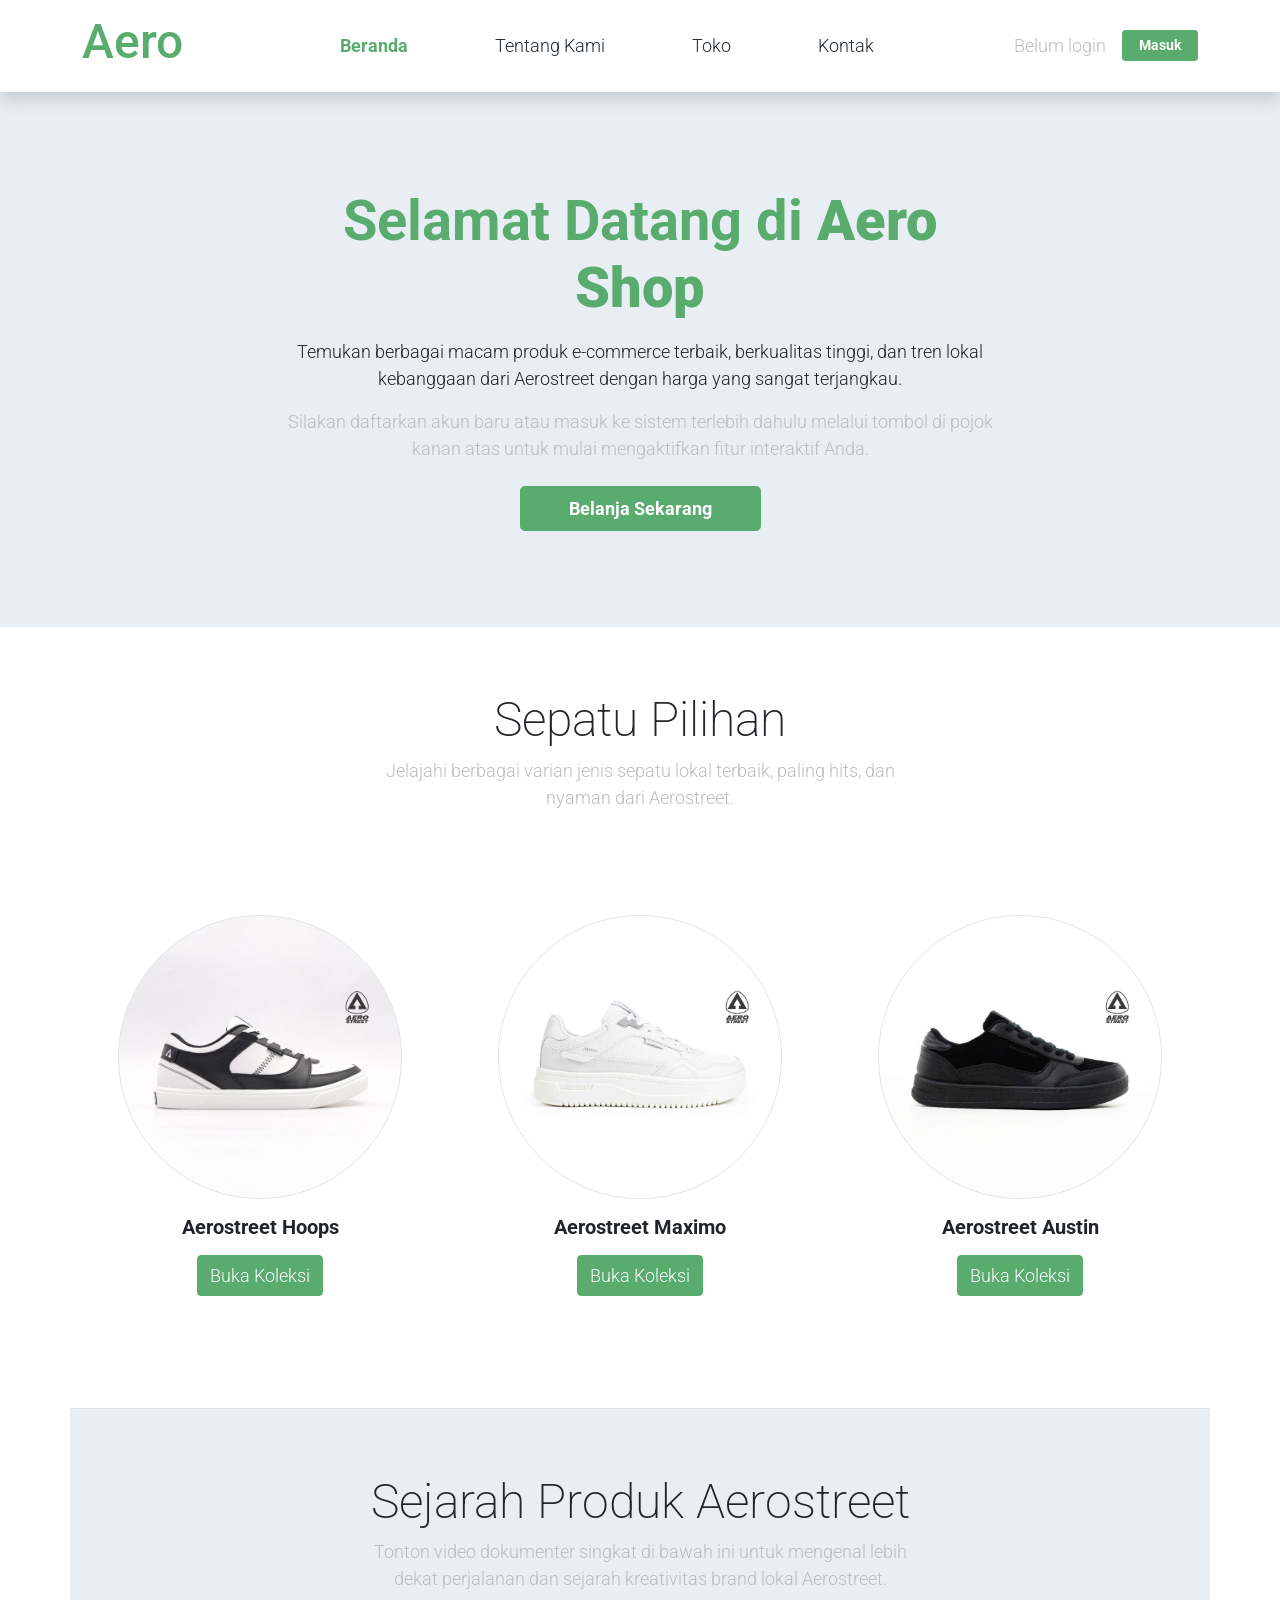
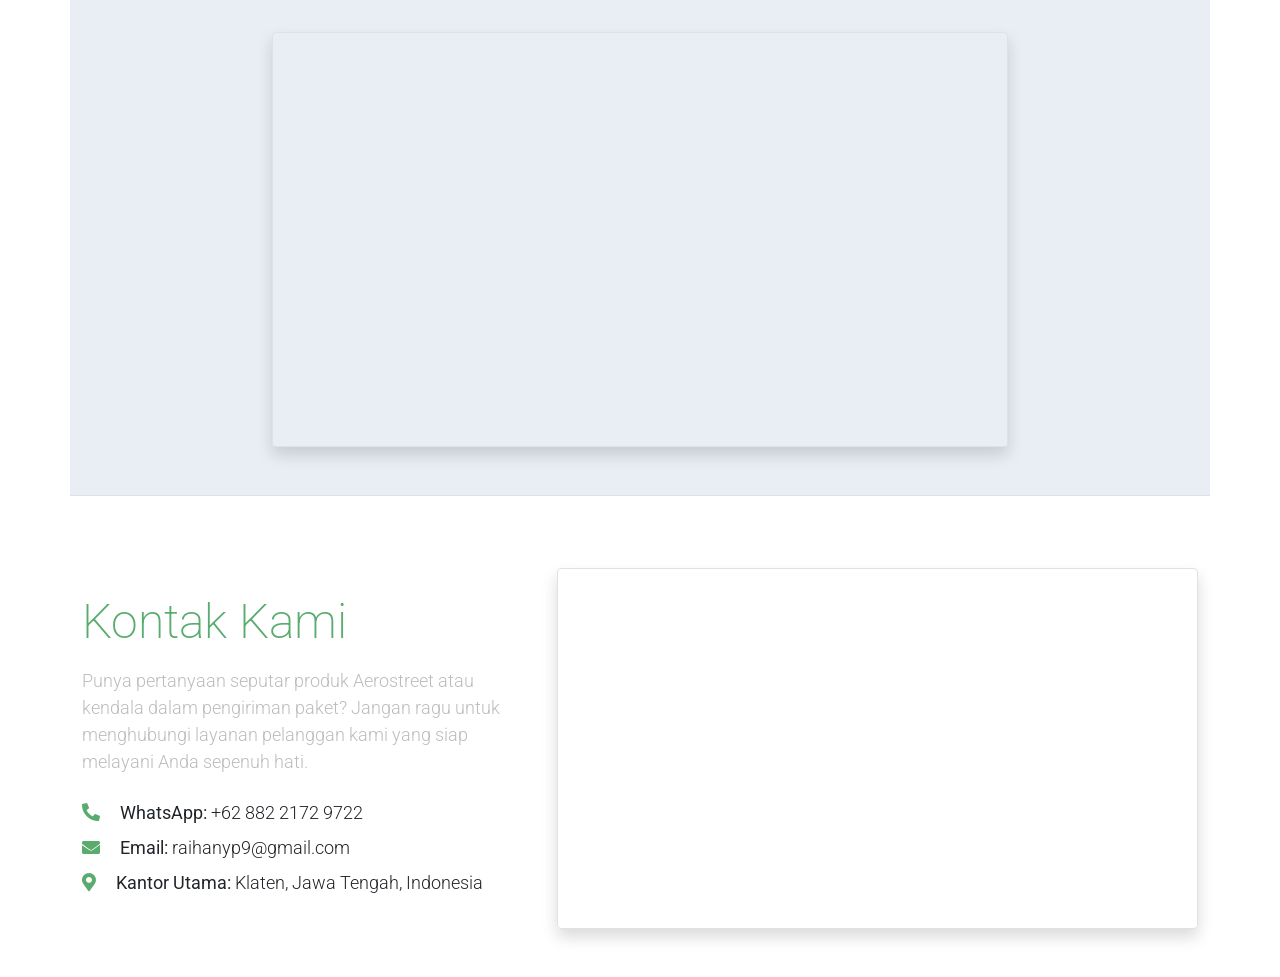
==== commit f50d89b9: "Update index.html" ====
--- a/index.html
+++ b/index.html
@@ -38,21 +38,12 @@
                             <a class="nav-link" href="#sepatu-pilihan">Toko</a>
                         </li>
                         <li class="nav-item">
-                            <a class="nav-link" href="#sejarah-produk">Kontak</a>
+                            <a class="nav-link" href="#kontak-kami">Kontak</a>
                         </li>
                     </ul>
                 </div>
                 
                 <div class="navbar align-self-center d-flex align-items-center">
-                    <a class="nav-icon position-relative text-decoration-none me-3" href="#">
-                        <i class="fa fa-fw fa-cart-arrow-down text-dark mr-1"></i>
-                        <span class="position-absolute top-0 left-100 translate-middle badge rounded-pill bg-light text-dark">7</span>
-                    </a>
-                    <a class="nav-icon position-relative text-decoration-none me-4" href="#">
-                        <i class="fa fa-fw fa-user text-dark mr-1"></i>
-                        <span class="position-absolute top-0 left-100 translate-middle badge rounded-pill bg-light text-dark">+99</span>
-                    </a>
-                    
                     <span id="userInfo" class="me-3 text-muted">Belum login</span>
                     <div id="authArea" class="d-inline">
                         <button onclick="goLogin()" class="btn btn-sm btn-success text-white fw-bold px-3">Masuk</button>
@@ -71,7 +62,7 @@
                         Temukan berbagai macam produk e-commerce terbaik, berkualitas tinggi, dan tren lokal kebanggaan dari Aerostreet dengan harga yang sangat terjangkau.
                     </p>
                     <p class="text-muted small">
-                        Silakan daftarkan akun baru atau masuk ke sistem terlebih dahulu melalui tombol di pojok kanan atas untuk mulai mengaktifkan fitur keranjang belanja interaktif Anda.
+                        Silakan daftarkan akun baru atau masuk ke sistem terlebih dahulu melalui tombol di pojok kanan atas untuk mulai mengaktifkan fitur interaktif Anda.
                     </p>
                     <div class="mt-4">
                         <a href="#sepatu-pilihan" class="btn btn-success btn-lg px-5 text-white fw-bold">Belanja Sekarang</a>
@@ -106,21 +97,6 @@
         </div>
     </section>
 
-    <section id="lokasi-toko" class="container py-5 text-center">
-        <div class="row pt-3">
-            <div class="col-lg-6 m-auto">
-                <h2 class="h1 fw-bold text-dark">Lokasi Toko Kami</h2>
-                <p class="text-muted">Kunjungi toko fisik kami atau gudang distribusi utama kami di peta bawah ini.</p>
-            </div>
-        </div>
-        <div class="row justify-content-center mt-4">
-            <div class="col-lg-10">
-                <div class="ratio ratio-21x9 shadow border rounded">
-                    <iframe src="https://maps.google.com/maps?q=Aerostreet%20Indonesia&t=&z=13&ie=UTF-8&iwloc=&output=embed" style="border:0;" allowfullscreen="" loading="lazy" referrerpolicy="no-referrer-when-downgrade"></iframe>
-                </div>
-            </div>
-        </div>
-    </section>
 
     <section id="sejarah-produk" class="container py-5 text-center bg-light border-top">
         <div class="row pt-3">
@@ -129,7 +105,7 @@
                 <p class="text-muted">Tonton video dokumenter singkat di bawah ini untuk mengenal lebih dekat perjalanan dan sejarah kreativitas brand lokal Aerostreet.</p>
             </div>
         </div>
-        <div class="row justify-content-center mt-4 mb-5">
+        <div class="row justify-content-center mt-4">
             <div class="col-lg-8">
                 <div class="ratio ratio-16x9 shadow border rounded">
                     <iframe src="https://www.youtube.com/embed/UebLWJS6nHA" title="YouTube video player" frameborder="0" allow="accelerometer; autoplay; clipboard-write; encrypted-media; gyroscope; picture-in-picture" allowfullscreen></iframe>
@@ -138,6 +114,30 @@
         </div>
     </section>
 
+
+    <section id="kontak-kami" class="container py-5 border-top">
+        <div class="row pt-4 align-items-center">
+            
+            <div class="col-lg-5 mb-4 mb-lg-0">
+                <h2 class="h1 fw-bold text-success mb-3">Kontak Kami</h2>
+                <p class="text-muted">
+                    Punya pertanyaan seputar produk Aerostreet atau kendala dalam pengiriman paket? Jangan ragu untuk menghubungi layanan pelanggan kami yang siap melayani Anda sepenuh hati.
+                </p>
+                <div class="mt-4">
+                    <p class="mb-2 text-dark"><i class="fa fa-phone-alt text-success me-3"></i> <strong>WhatsApp:</strong> +62 882 2172 9722</p>
+                    <p class="mb-2 text-dark"><i class="fa fa-envelope text-success me-3"></i> <strong>Email:</strong> raihanyp9@gmail.com</p>
+                    <p class="mb-2 text-dark"><i class="fa fa-map-marker-alt text-success me-3"></i> <strong>Kantor Utama:</strong> Klaten, Jawa Tengah, Indonesia</p>
+                </div>
+            </div>
+            
+            <div class="col-lg-7">
+                <div class="ratio ratio-16x9 shadow border rounded">
+                    <iframe src="http://googleusercontent.com/maps.google.com/4" style="border:0;" allowfullscreen="" loading="lazy" referrerpolicy="no-referrer-when-downgrade"></iframe>
+                </div>
+            </div>
+
+        </div>
+    </section>
     <script src="login/js/welcome.js"></script>
     
     <script src="assets/js/jquery-1.11.0.min.js"></script>
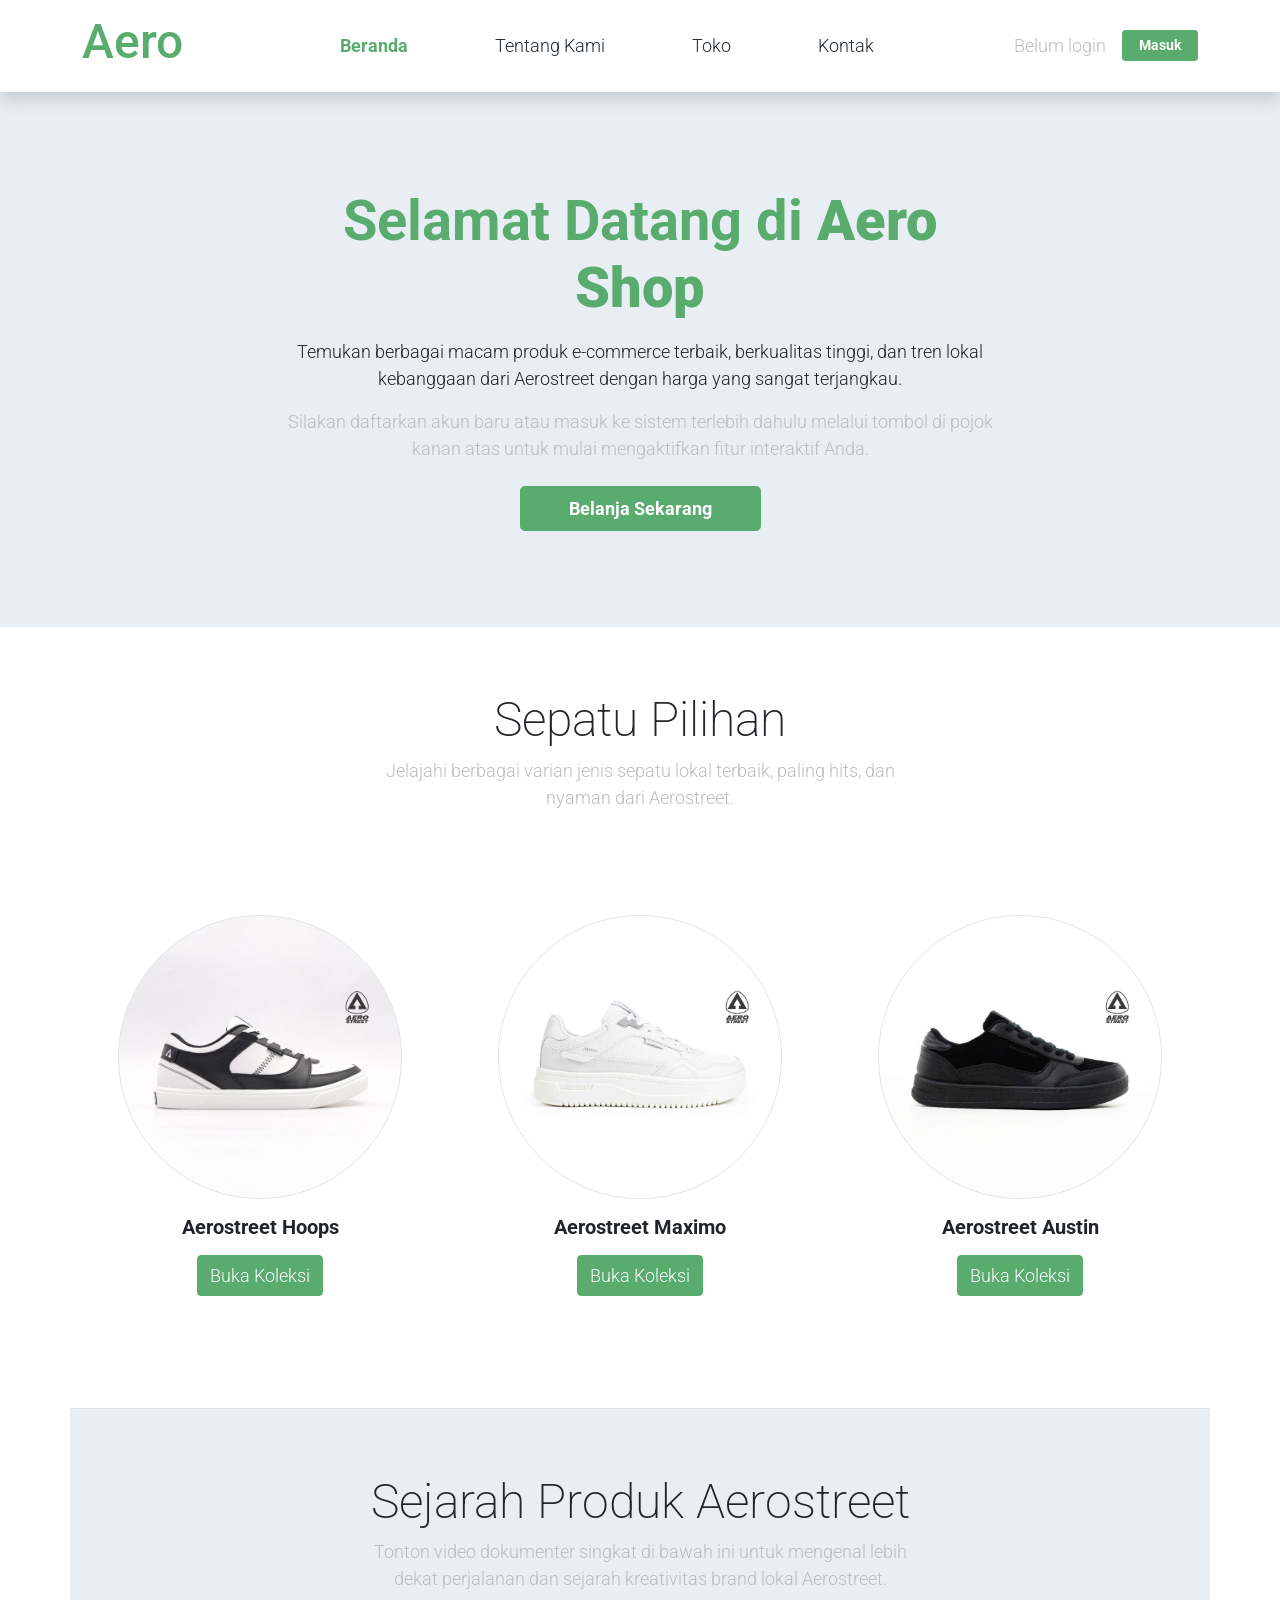
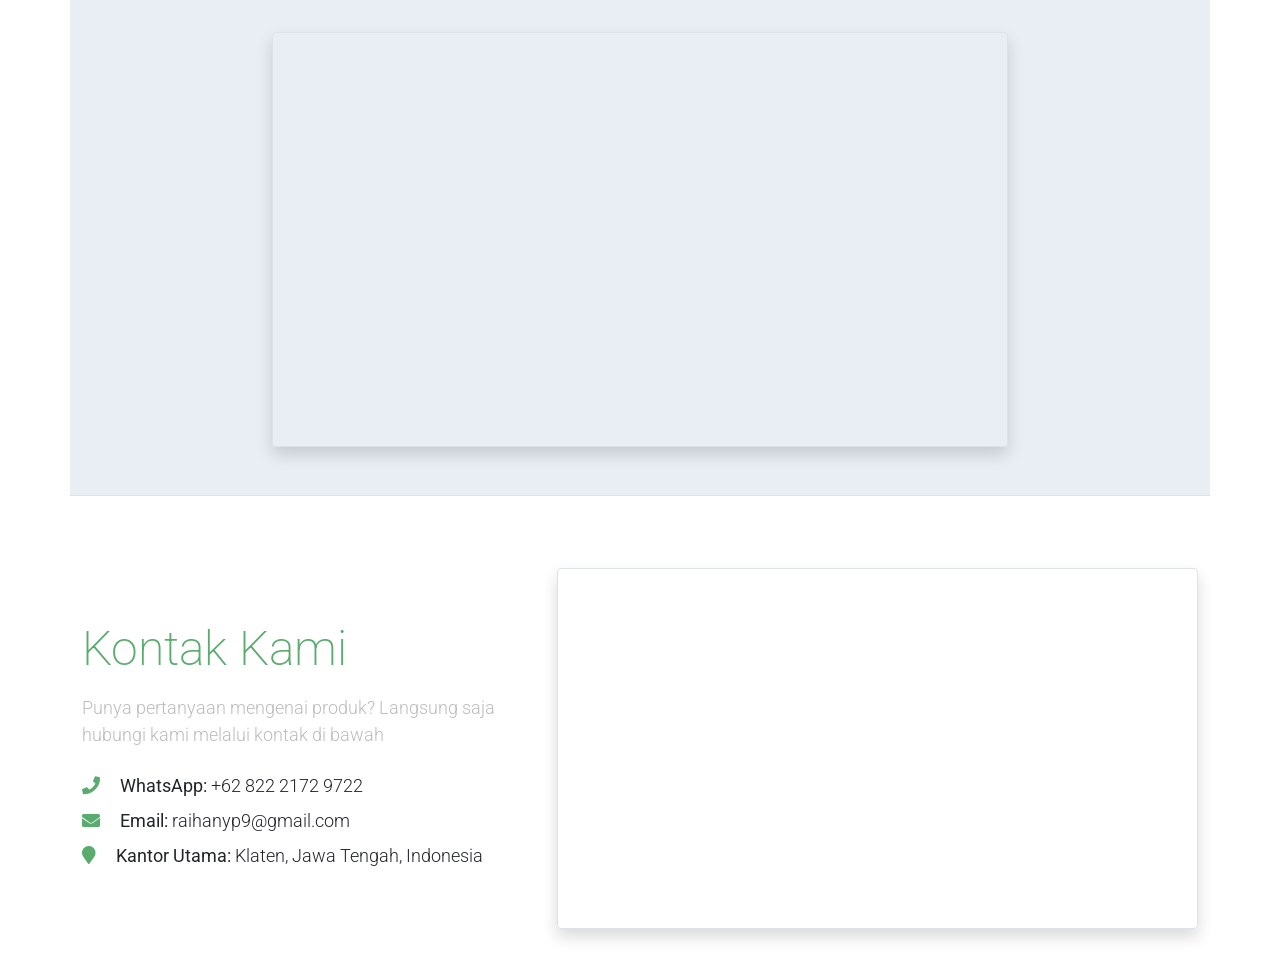
==== commit 7d245db0: "Update index.html" ====
--- a/index.html
+++ b/index.html
@@ -114,28 +114,35 @@
         </div>
     </section>
 
-
+<!-- Bagian Paling Bawah: Kiri Kontak Kami & Kanan Google Maps -->
     <section id="kontak-kami" class="container py-5 border-top">
         <div class="row pt-4 align-items-center">
             
+            <!-- Kolom Samping Kiri: Kontak Kami -->
             <div class="col-lg-5 mb-4 mb-lg-0">
                 <h2 class="h1 fw-bold text-success mb-3">Kontak Kami</h2>
                 <p class="text-muted">
-                    Punya pertanyaan seputar produk Aerostreet atau kendala dalam pengiriman paket? Jangan ragu untuk menghubungi layanan pelanggan kami yang siap melayani Anda sepenuh hati.
+                    Punya pertanyaan mengenai produk? Langsung saja hubungi kami melalui kontak di bawah
                 </p>
                 <div class="mt-4">
-                    <p class="mb-2 text-dark"><i class="fa fa-phone-alt text-success me-3"></i> <strong>WhatsApp:</strong> +62 882 2172 9722</p>
+                    <p class="mb-2 text-dark"><i class="fa fa-phone text-success me-3"></i> <strong>WhatsApp:</strong> +62 822 2172 9722</p>
                     <p class="mb-2 text-dark"><i class="fa fa-envelope text-success me-3"></i> <strong>Email:</strong> raihanyp9@gmail.com</p>
-                    <p class="mb-2 text-dark"><i class="fa fa-map-marker-alt text-success me-3"></i> <strong>Kantor Utama:</strong> Klaten, Jawa Tengah, Indonesia</p>
+                    <p class="mb-2 text-dark"><i class="fa fa-map-marker text-success me-3"></i> <strong>Kantor Utama:</strong> Klaten, Jawa Tengah, Indonesia</p>
                 </div>
             </div>
             
+            <!-- Kolom Samping Kanan: Google Maps -->
             <div class="col-lg-7">
                 <div class="ratio ratio-16x9 shadow border rounded">
-                    <iframe src="http://googleusercontent.com/maps.google.com/4" style="border:0;" allowfullscreen="" loading="lazy" referrerpolicy="no-referrer-when-downgrade"></iframe>
+                    <!-- LINK MAPS SUDAH DIPERBAIKI TOTAL DISINI -->
+                    <iframe src="https://maps.google.com/maps?q=Aerostreet%20Indonesia&t=&z=13&ie=UTF-8&iwloc=&output=embed" style="border:0;" allowfullscreen="" loading="lazy" referrerpolicy="no-referrer-when-downgrade"></iframe>
                 </div>
             </div>
 
+        </div>
+    </section>
+    <!-- Akhir Bagian Kontak & Maps -->
+    
         </div>
     </section>
     <script src="login/js/welcome.js"></script>
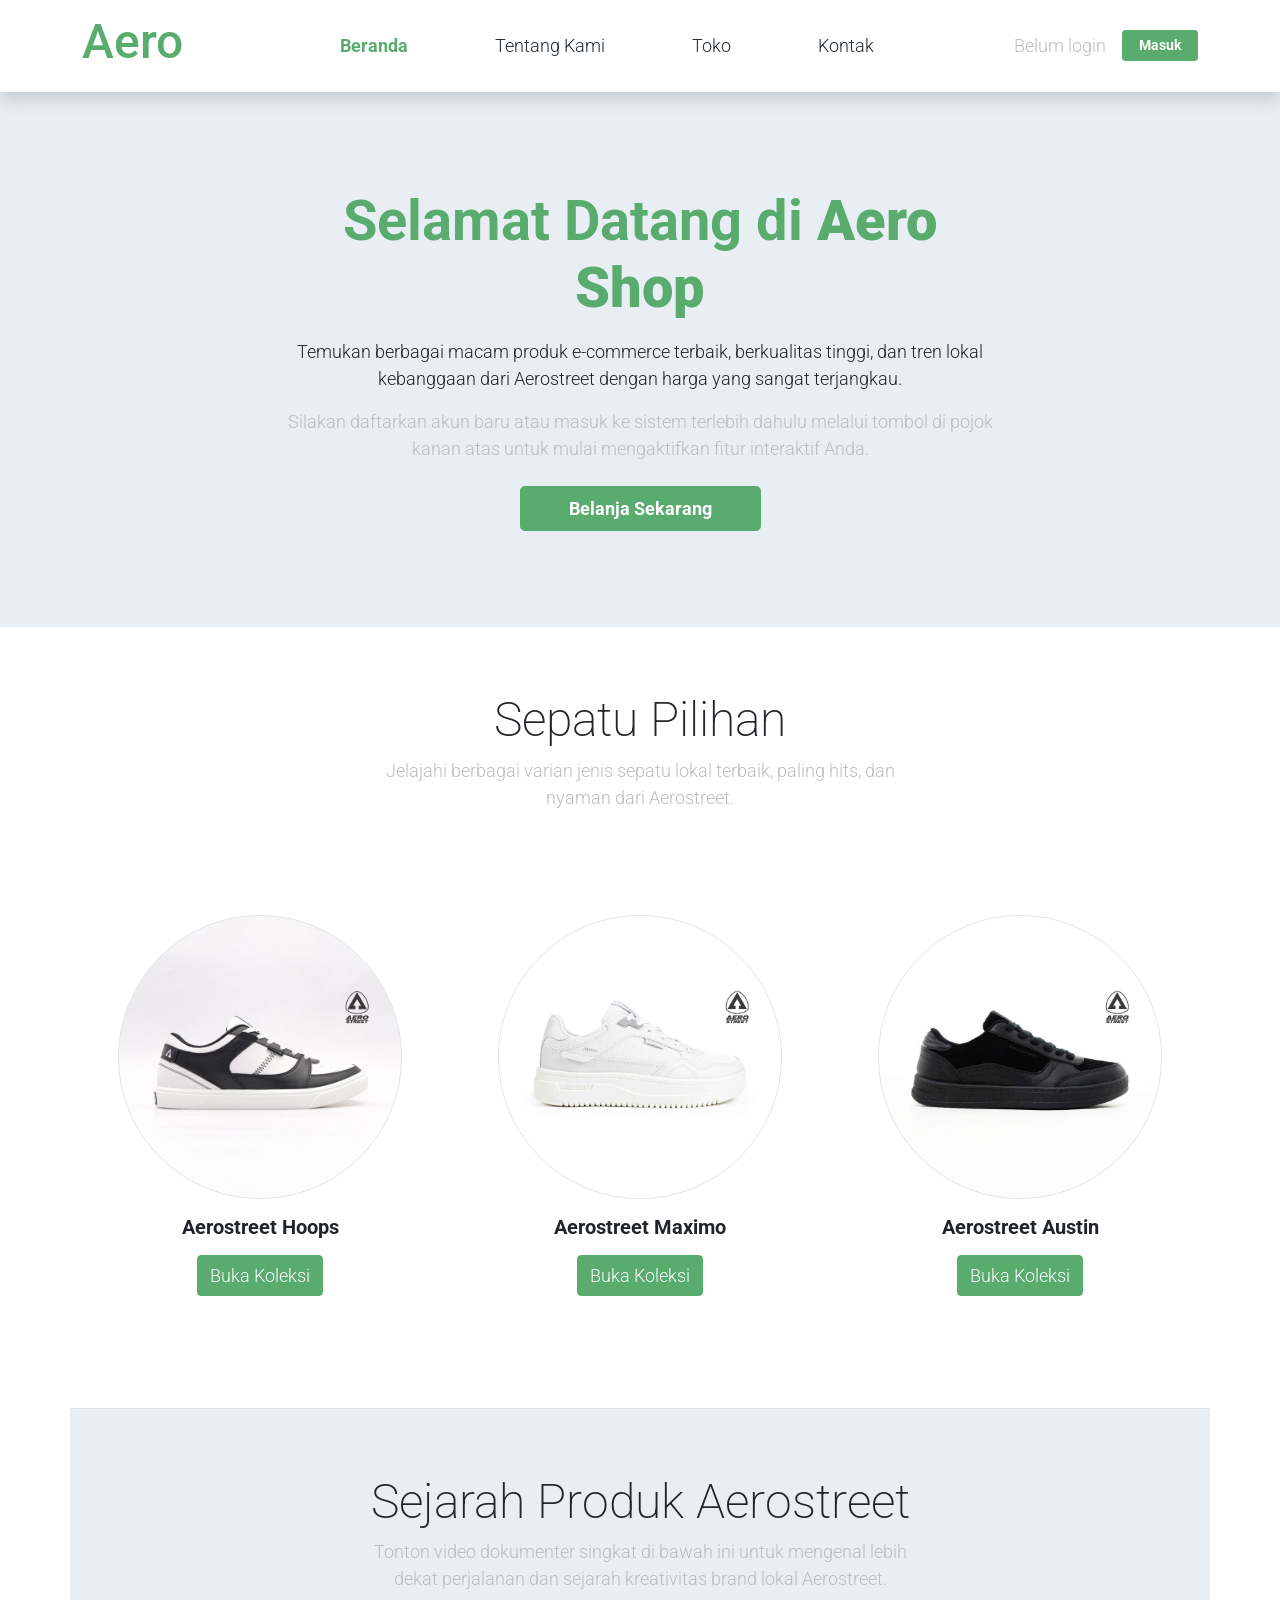
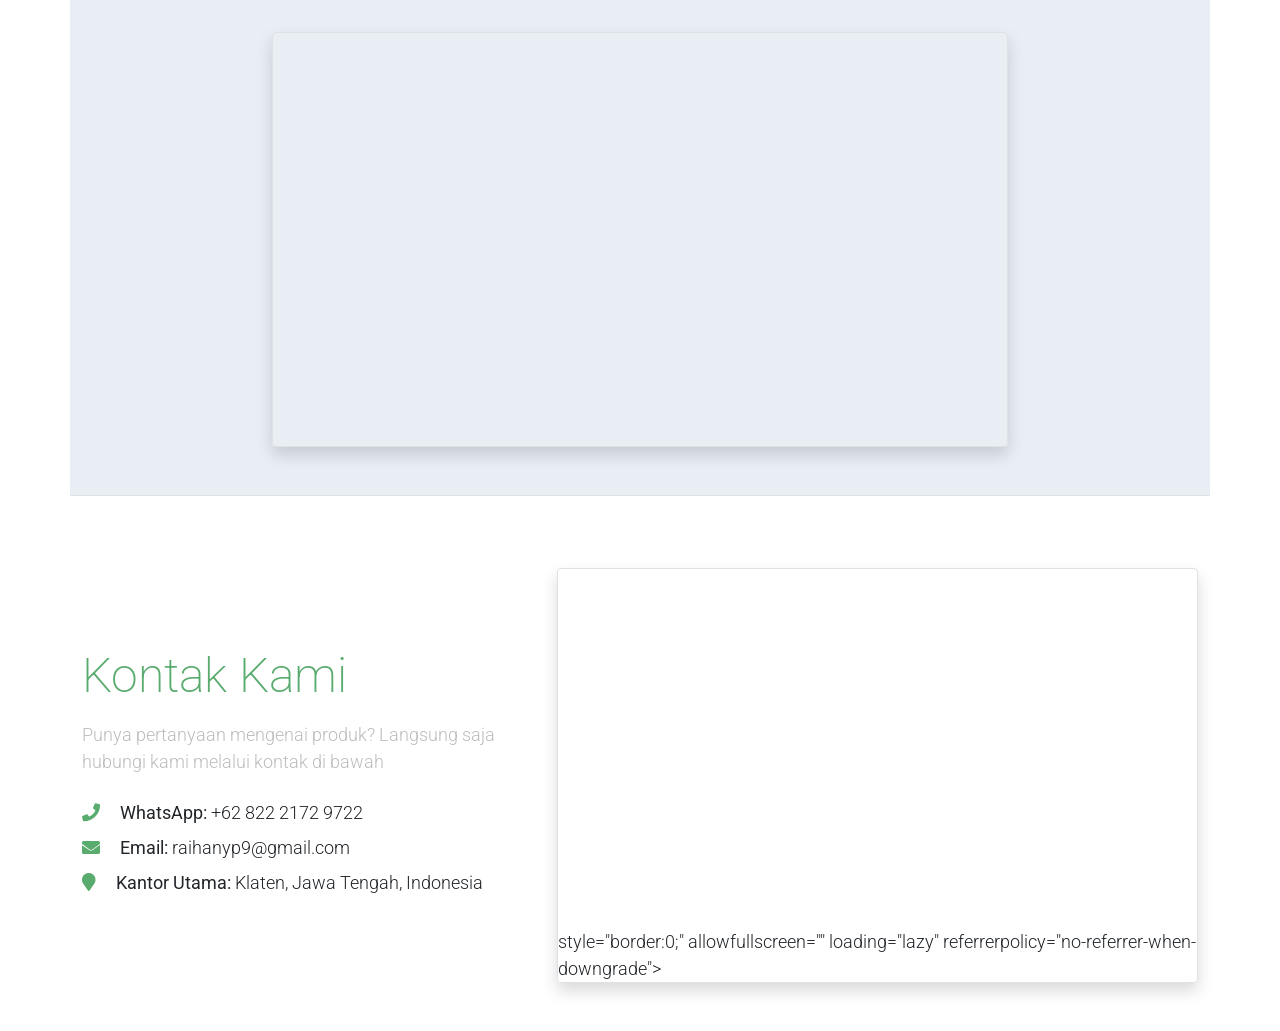
==== commit f7a920a0: "Update index.html" ====
--- a/index.html
+++ b/index.html
@@ -135,7 +135,7 @@
             <div class="col-lg-7">
                 <div class="ratio ratio-16x9 shadow border rounded">
                     <!-- LINK MAPS SUDAH DIPERBAIKI TOTAL DISINI -->
-                    <iframe src="https://maps.google.com/maps?q=Aerostreet%20Indonesia&t=&z=13&ie=UTF-8&iwloc=&output=embed" style="border:0;" allowfullscreen="" loading="lazy" referrerpolicy="no-referrer-when-downgrade"></iframe>
+                    <iframe src="https://www.google.com/maps/embed?pb=!1m18!1m12!1m3!1d3954.630557222622!2d110.7326133740467!3d-7.615117375282087!2m3!1f0!2f0!3f0!3m2!1i1024!2i768!4f13.1!3m3!1m2!1s0x2e7a3f001050ba35%3A0xe16b58fb05037986!2sAerostreet%20Factory%20Outlet!5e0!3m2!1sid!2sid!4v1781440355956!5m2!1sid!2sid" width="600" height="450" style="border:0;" allowfullscreen="" loading="lazy" referrerpolicy="no-referrer-when-downgrade"></iframe> style="border:0;" allowfullscreen="" loading="lazy" referrerpolicy="no-referrer-when-downgrade"></iframe>
                 </div>
             </div>
 
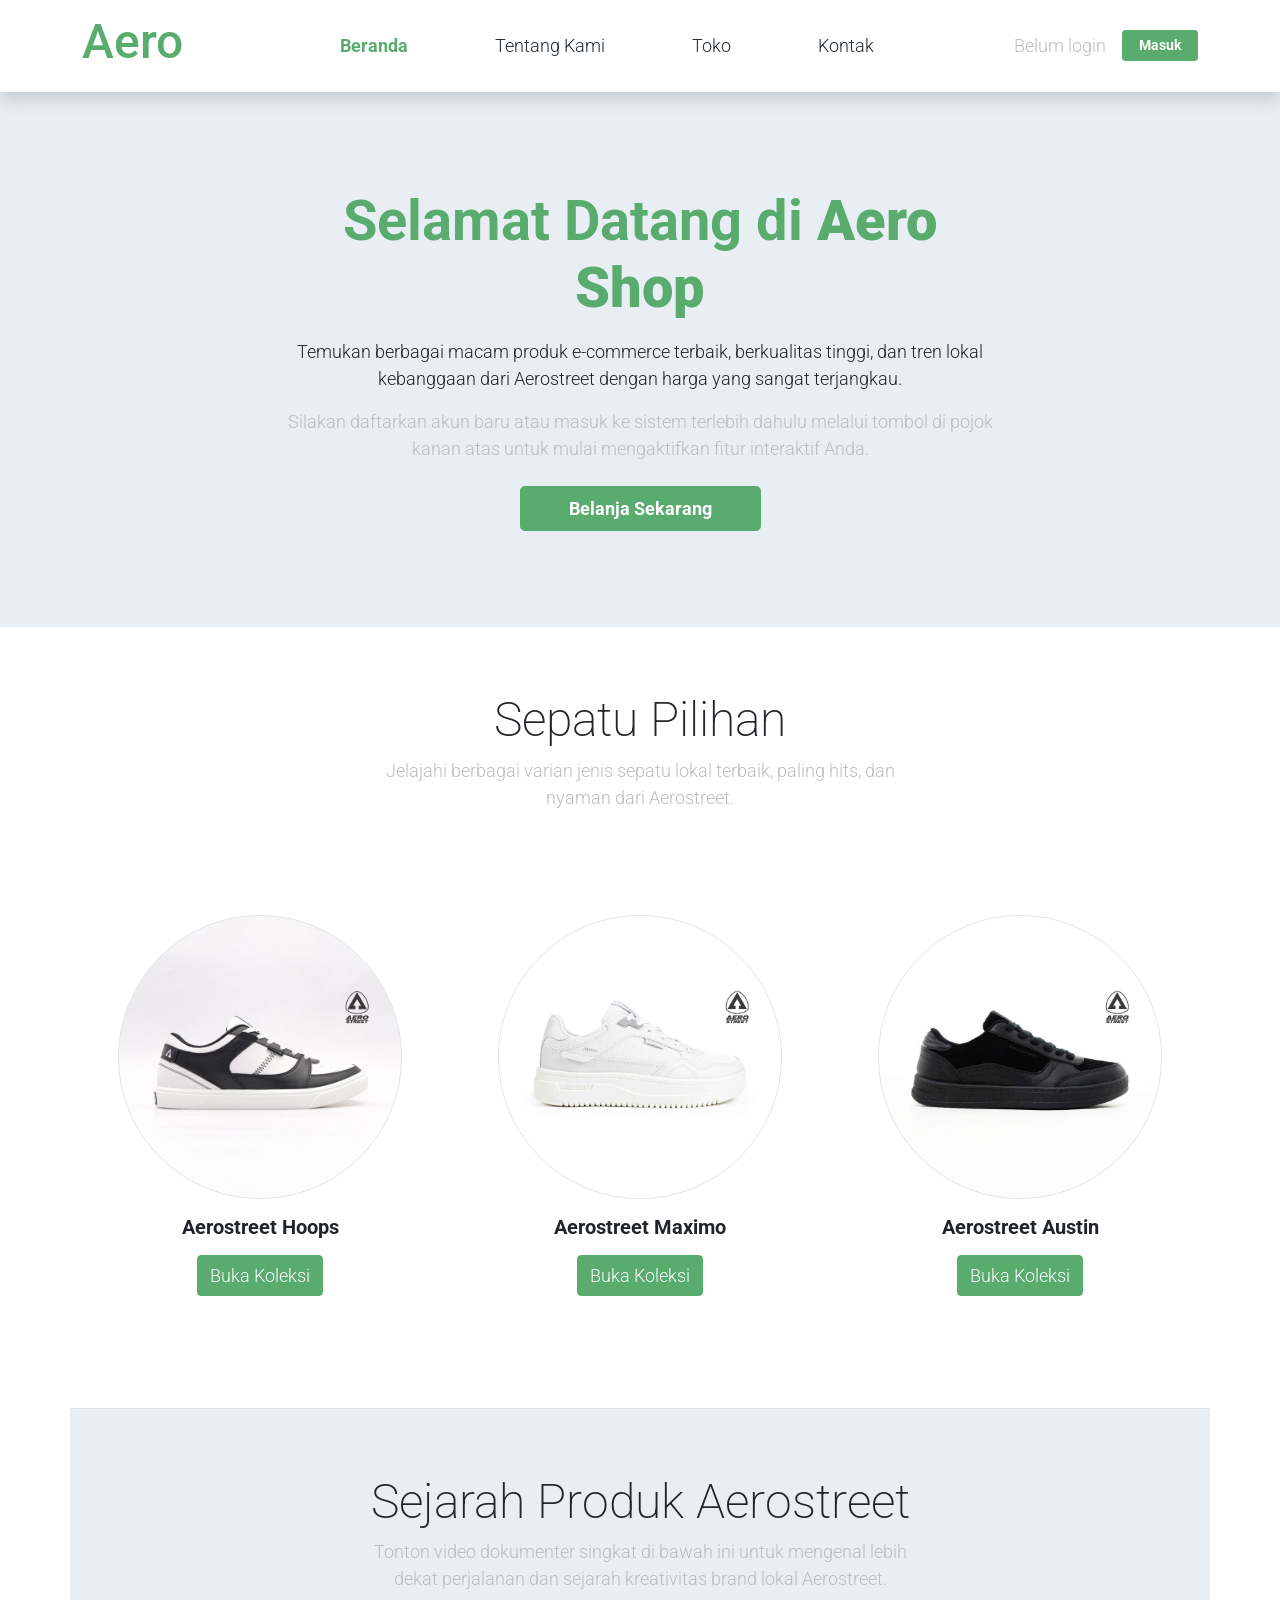
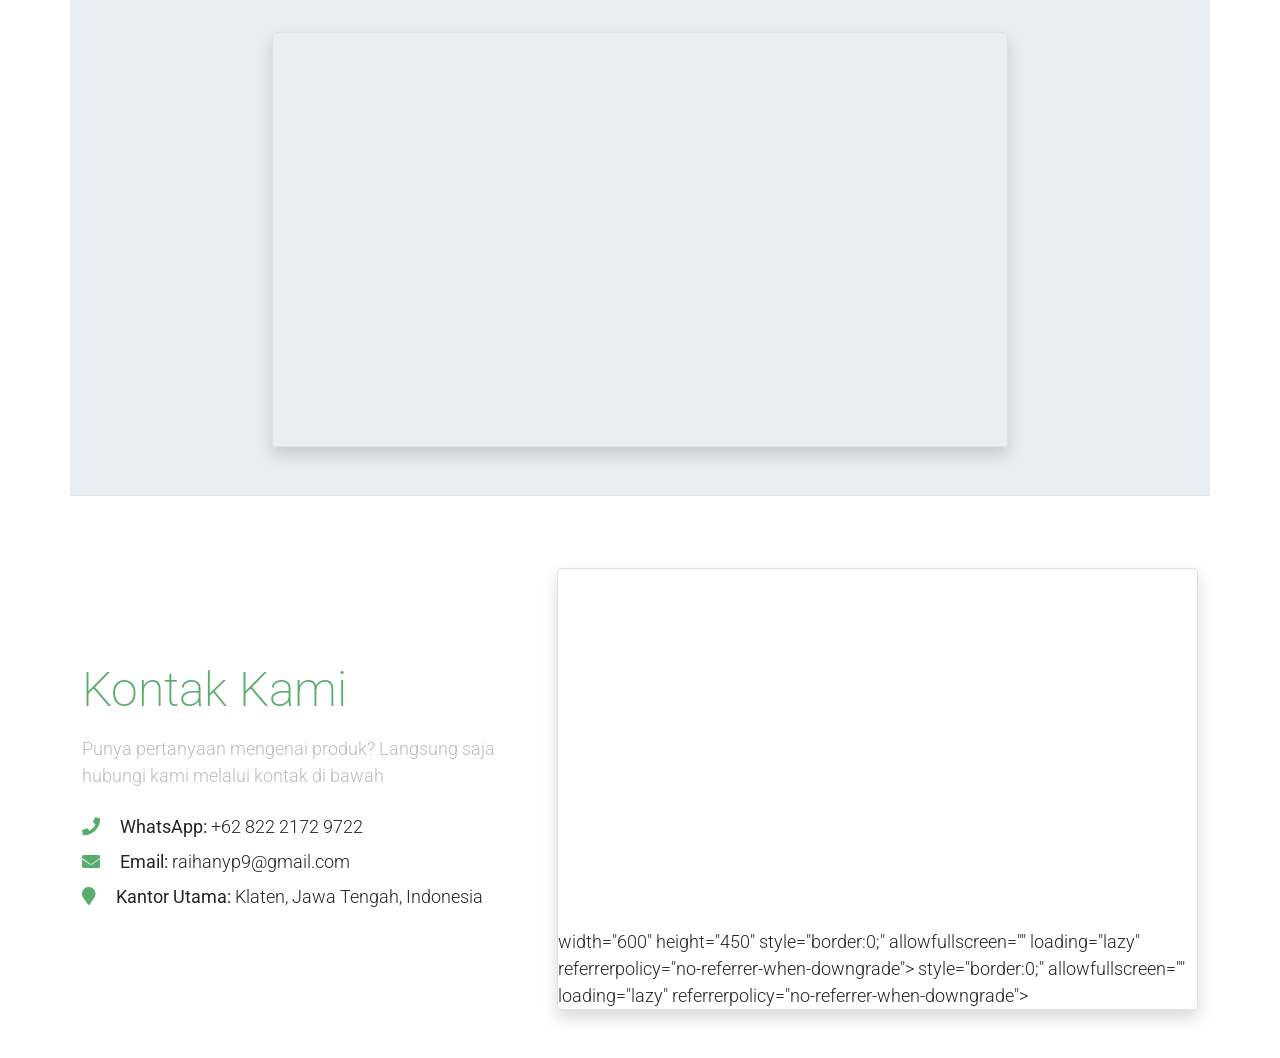
==== commit 29eddda5: "Update index.html" ====
--- a/index.html
+++ b/index.html
@@ -135,7 +135,7 @@
             <div class="col-lg-7">
                 <div class="ratio ratio-16x9 shadow border rounded">
                     <!-- LINK MAPS SUDAH DIPERBAIKI TOTAL DISINI -->
-                    <iframe src="https://www.google.com/maps/embed?pb=!1m18!1m12!1m3!1d3954.630557222622!2d110.7326133740467!3d-7.615117375282087!2m3!1f0!2f0!3f0!3m2!1i1024!2i768!4f13.1!3m3!1m2!1s0x2e7a3f001050ba35%3A0xe16b58fb05037986!2sAerostreet%20Factory%20Outlet!5e0!3m2!1sid!2sid!4v1781440355956!5m2!1sid!2sid" width="600" height="450" style="border:0;" allowfullscreen="" loading="lazy" referrerpolicy="no-referrer-when-downgrade"></iframe> style="border:0;" allowfullscreen="" loading="lazy" referrerpolicy="no-referrer-when-downgrade"></iframe>
+                    <iframe src="https://www.google.com/maps/embed?pb=!1m18!1m12!1m3!1d3954.630557222622!2d110.7326133740467!3d-7.615117375282087!2m3!1f0!2f0!3f0!3m2!1i1024!2i768!4f13.1!3m3!1m2!1s0x2e7a3f001050ba35%3A0xe16b58fb05037986!2sAerostreet%20Factory%20Outlet!5e0!3m2!1sid!2sid!4v1781441419820!5m2!1sid!2sid" width="600" height="450" style="border:0;" allowfullscreen="" loading="lazy" referrerpolicy="no-referrer-when-downgrade"></iframe> width="600" height="450" style="border:0;" allowfullscreen="" loading="lazy" referrerpolicy="no-referrer-when-downgrade"></iframe> style="border:0;" allowfullscreen="" loading="lazy" referrerpolicy="no-referrer-when-downgrade"></iframe>
                 </div>
             </div>
 
